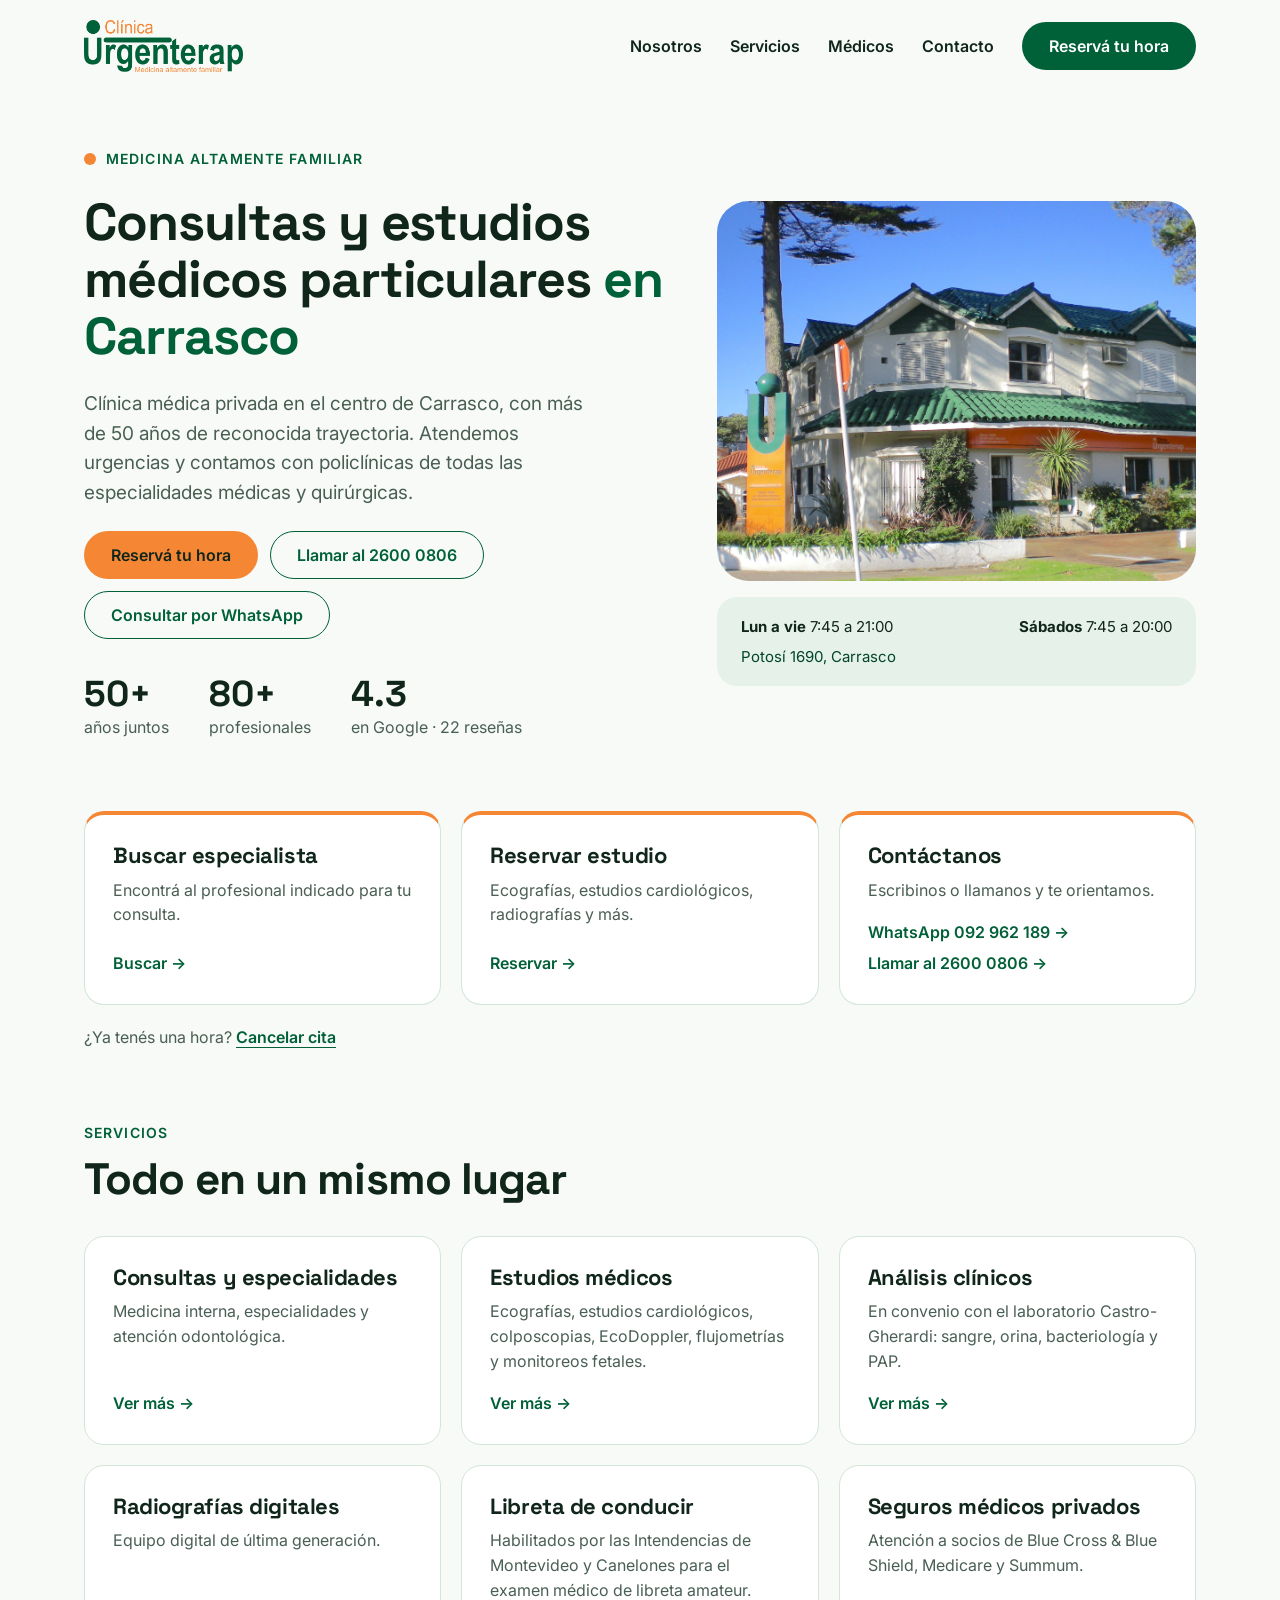
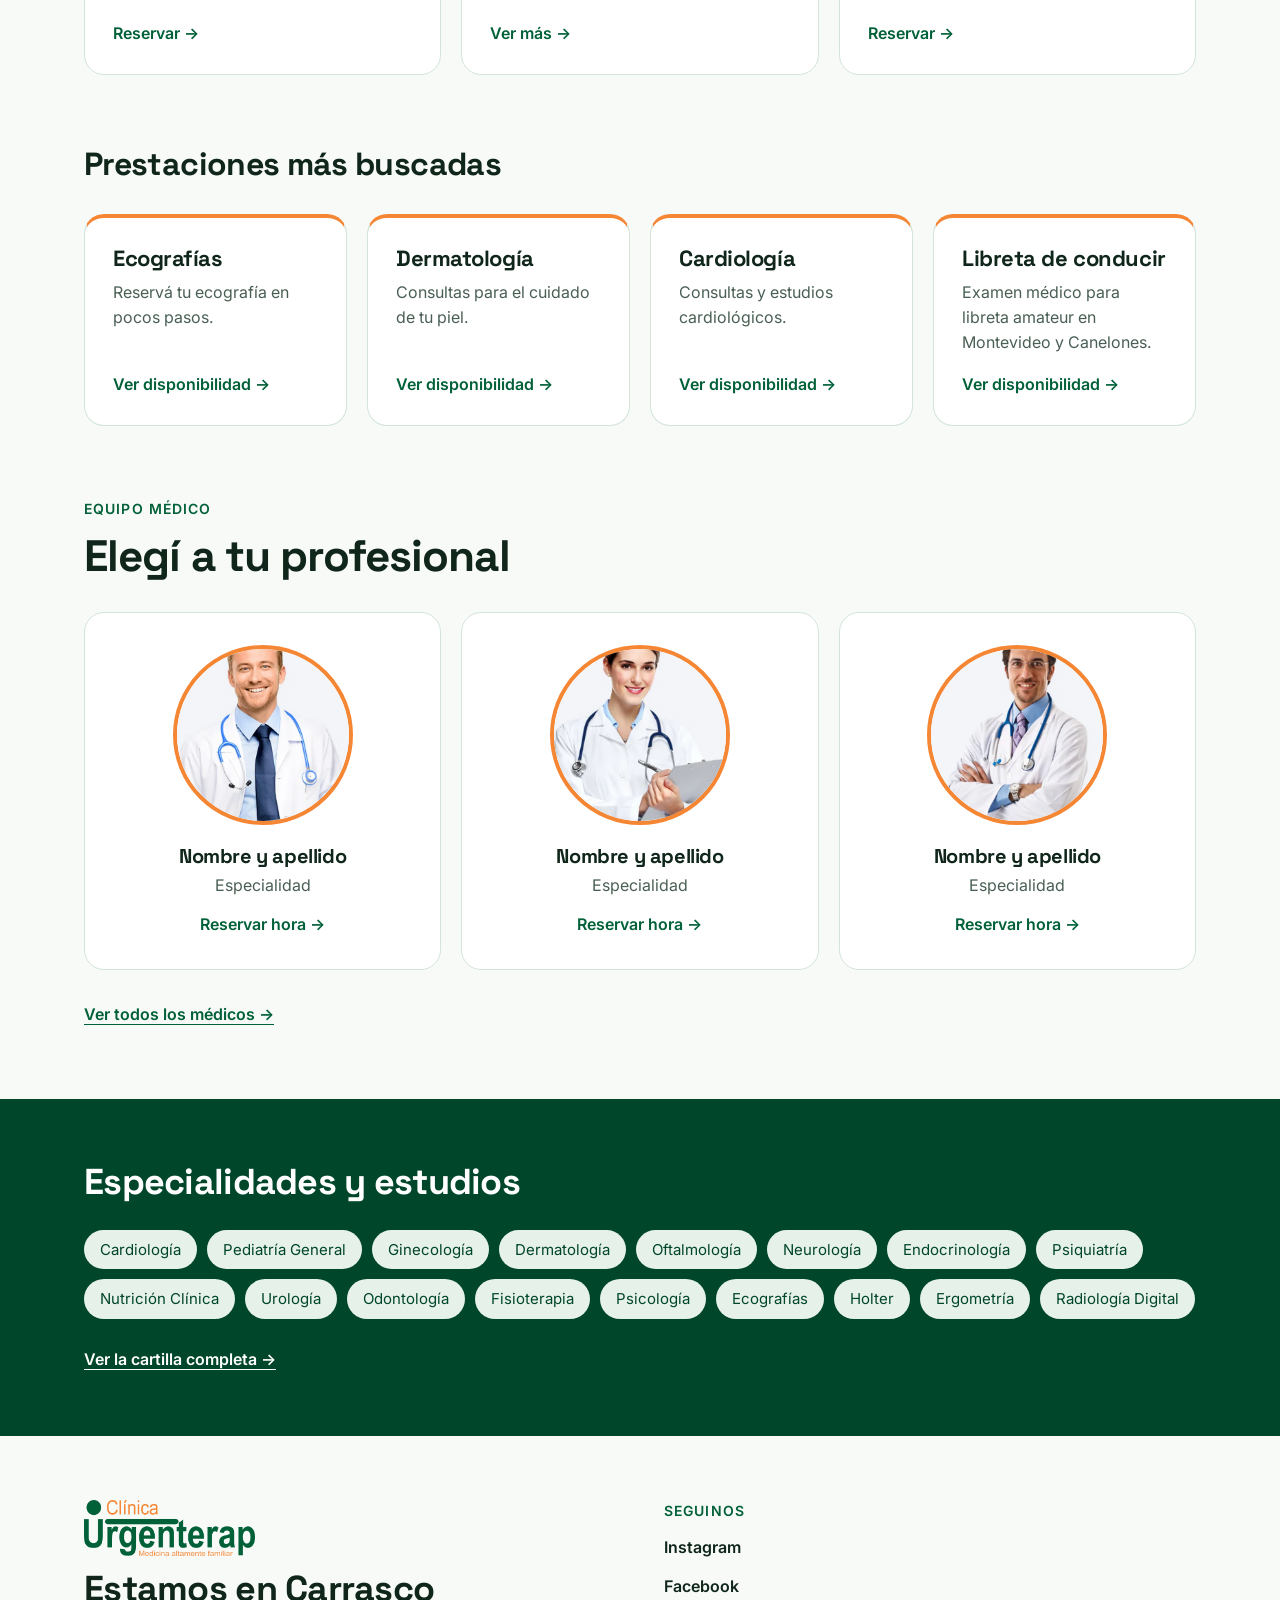
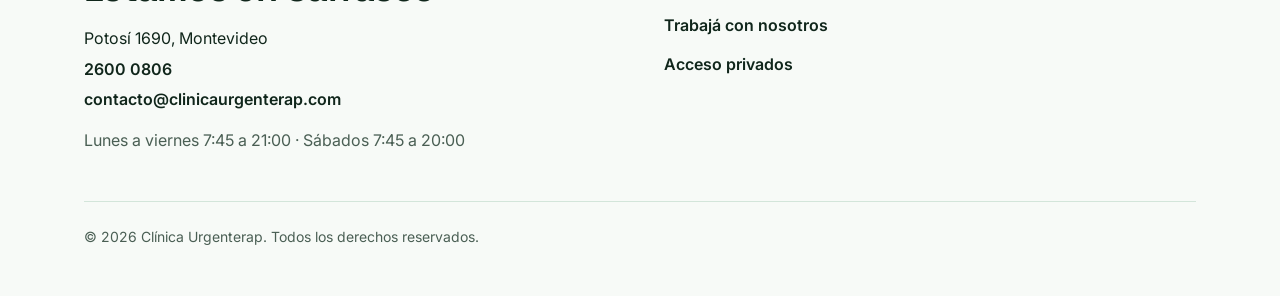
==== index.html @ 95c136ab "initial commit" ====
<!doctype html>
<html lang="es-UY">
  <head>
    <meta charset="utf-8" />
    <meta name="viewport" content="width=device-width, initial-scale=1" />
    <script>
      document.documentElement.classList.add("js");
    </script>

    <!-- SEO básico -->
    <title>Clínica Urgenterap – Consultas y estudios médicos en Carrasco</title>
    <meta
      name="description"
      content="Clínica médica privada en Carrasco, Montevideo. Consultas con especialistas, ecografías, análisis clínicos, radiografías y libreta de conducir. Reservá tu hora online."
    />
    <link rel="canonical" href="https://clinicaurgenterap.com/" />
    <meta name="robots" content="index, follow, max-image-preview:large" />
    <meta name="theme-color" content="#006038" />

    <!-- Open Graph / Twitter -->
    <meta property="og:type" content="website" />
    <meta property="og:locale" content="es_UY" />
    <meta property="og:site_name" content="Clínica Urgenterap" />
    <meta
      property="og:title"
      content="Clínica Urgenterap – Consultas y estudios médicos en Carrasco"
    />
    <meta
      property="og:description"
      content="Medicina altamente familiar. Consultas con especialistas, estudios y urgencias en Potosí 1690, Carrasco, Montevideo."
    />
    <meta property="og:url" content="https://clinicaurgenterap.com/" />
    <meta
      property="og:image"
      content="https://clinicaurgenterap.com/img/og-image.jpg"
    />
    <meta property="og:image:width" content="1200" />
    <meta property="og:image:height" content="630" />
    <meta
      property="og:image:alt"
      content="Fachada de Clínica Urgenterap en Potosí 1690, Carrasco"
    />
    <meta name="twitter:card" content="summary_large_image" />

    <!-- Iconos (provisorios: reemplazar por los oficiales de la clínica) -->
    <link rel="icon" href="/favicon.png" type="image/png" sizes="32x32" />
    <link
      rel="icon"
      href="/img/favicon-192.png"
      type="image/png"
      sizes="192x192"
    />
    <link rel="apple-touch-icon" href="/img/apple-touch-icon.png" />

    <!-- Rendimiento: fuentes e imagen principal (LCP) -->
    <link rel="preconnect" href="https://fonts.googleapis.com" />
    <link rel="preconnect" href="https://fonts.gstatic.com" crossorigin />
    <link
      rel="preload"
      as="image"
      type="image/webp"
      href="img/clinica-1200.webp"
      imagesrcset="img/clinica-640.webp 640w, img/clinica-1200.webp 1200w"
      imagesizes="(max-width: 900px) 100vw, 540px"
      fetchpriority="high"
    />
    <link
      rel="stylesheet"
      href="https://fonts.googleapis.com/css2?family=Inter:wght@400;600&amp;family=Space+Grotesk:wght@600;700&amp;display=swap"
    />
    <link rel="stylesheet" href="styles.css" />
    <script src="main.js" defer></script>

    <!-- Datos estructurados (schema.org) -->
    <script type="application/ld+json">
      {
        "@context": "https://schema.org",
        "@graph": [
          {
            "@type": "WebSite",
            "@id": "https://clinicaurgenterap.com/#website",
            "url": "https://clinicaurgenterap.com/",
            "name": "Clínica Urgenterap",
            "inLanguage": "es-UY",
            "publisher": { "@id": "https://clinicaurgenterap.com/#clinic" }
          },
          {
            "@type": "MedicalClinic",
            "@id": "https://clinicaurgenterap.com/#clinic",
            "name": "Clínica Urgenterap",
            "slogan": "Medicina altamente familiar",
            "description": "Clínica médica privada en Carrasco, Montevideo. Consultas con especialistas, estudios, análisis clínicos, radiografías digitales y libreta de conducir.",
            "url": "https://clinicaurgenterap.com/",
            "logo": "https://clinicaurgenterap.com/img/logo-urgenterap.png",
            "image": "https://clinicaurgenterap.com/img/og-image.jpg",
            "telephone": "+598 2600 0806",
            "email": "contacto@clinicaurgenterap.com",
            "address": {
              "@type": "PostalAddress",
              "streetAddress": "Potosí 1690",
              "addressLocality": "Montevideo",
              "addressRegion": "Montevideo",
              "addressCountry": "UY"
            },
            "openingHoursSpecification": [
              {
                "@type": "OpeningHoursSpecification",
                "dayOfWeek": [
                  "Monday",
                  "Tuesday",
                  "Wednesday",
                  "Thursday",
                  "Friday"
                ],
                "opens": "07:45",
                "closes": "21:00"
              },
              {
                "@type": "OpeningHoursSpecification",
                "dayOfWeek": "Saturday",
                "opens": "07:45",
                "closes": "20:00"
              }
            ],
            "sameAs": [
              "https://www.instagram.com/urgenterap/",
              "https://www.facebook.com/Urgenterap/"
            ]
          }
        ]
      }
    </script>
  </head>
  <body>
    <a class="skip-link" href="#contenido">Saltar al contenido</a>

    <header class="site-header">
      <div class="w header-inner">
        <a class="logo" href="/" aria-label="Clínica Urgenterap, inicio">
          <img
            src="logo.png"
            alt="Clínica Urgenterap"
            width="300"
            height="98"
          />
        </a>
        <button
          class="nav-toggle"
          type="button"
          aria-expanded="false"
          aria-controls="menu"
        >
          Menú
        </button>
        <nav class="site-nav" id="menu" aria-label="Principal">
          <a href="#nosotros">Nosotros</a>
          <a href="#servicios">Servicios</a>
          <a href="https://clinicaurgenterap.com/cartilla-de-medicos/"
            >Médicos</a
          >
          <a href="#contacto">Contacto</a>
          <a
            class="btn btn--primary"
            href="https://horarios.clinicaurgenterap.com/reserve"
            >Reservá tu hora</a
          >
        </nav>
      </div>
    </header>

    <main id="contenido">
      <section class="w hero" id="nosotros">
        <div class="hero__text">
          <p class="motto">
            <span class="dot" aria-hidden="true"></span>Medicina altamente
            familiar
          </p>
          <h1>
            Consultas y estudios médicos particulares
            <span class="accent">en Carrasco</span>
          </h1>
          <p class="lead">
            Clínica médica privada en el centro de Carrasco, con más de 50 años
            de reconocida trayectoria. Atendemos urgencias y contamos con
            policlínicas de todas las especialidades médicas y quirúrgicas.
          </p>
          <div class="actions">
            <a
              class="btn btn--accent"
              href="https://horarios.clinicaurgenterap.com/reserve"
              >Reservá tu hora</a
            >
            <a class="btn btn--outline" href="tel:+59826000806"
              >Llamar al 2600 0806</a
            >
            <a class="btn btn--outline" href="https://wa.me/59892962189"
              >Consultar por WhatsApp</a
            >
          </div>
          <ul class="stats">
            <li><strong>50+</strong> años juntos</li>
            <li><strong>80+</strong> profesionales</li>
            <li><strong>4.3</strong> en Google · 22 reseñas</li>
          </ul>
        </div>
        <div class="hero__media">
          <picture>
            <source
              type="image/webp"
              srcset="foto_clinica.jpg 640w, foto_clinica.jpg 1200w"
              sizes="(max-width: 900px) 100vw, 540px"
            />
            <img
              src="foto_clinica.jpg"
              srcset="foto_clinica.jpg 640w, foto_clinica.jpg 1200w"
              sizes="(max-width: 900px) 100vw, 540px"
              width="1200"
              height="668"
              alt="Fachada de Clínica Urgenterap en Potosí 1690, Carrasco"
              fetchpriority="high"
              decoding="async"
            />
          </picture>
          <ul class="hours">
            <li><strong>Lun a vie</strong> 7:45 a 21:00</li>
            <li><strong>Sábados</strong> 7:45 a 20:00</li>
            <li>Potosí 1690, Carrasco</li>
          </ul>
        </div>
      </section>

      <section class="w section section--tight" aria-labelledby="accesos-t">
        <h2 class="sr-only" id="accesos-t">Cómo podemos ayudarte</h2>
        <div class="grid">
          <article class="card card--top">
            <h3>
              <a
                class="card__link"
                href="https://clinicaurgenterap.com/cartilla-de-medicos/"
                >Buscar especialista</a
              >
            </h3>
            <p>Encontrá al profesional indicado para tu consulta.</p>
            <span class="more" aria-hidden="true">Buscar →</span>
          </article>
          <article class="card card--top">
            <h3>
              <a
                class="card__link"
                href="https://horarios.clinicaurgenterap.com/reserve"
                >Reservar estudio</a
              >
            </h3>
            <p>Ecografías, estudios cardiológicos, radiografías y más.</p>
            <span class="more" aria-hidden="true">Reservar →</span>
          </article>
          <article class="card card--top">
            <h3>Contáctanos</h3>
            <p>Escribinos o llamanos y te orientamos.</p>
            <div class="card__actions">
              <a class="more" href="https://wa.me/59892962189"
                >WhatsApp 092 962 189 →</a
              >
              <a class="more" href="tel:+59826000806">Llamar al 2600 0806 →</a>
            </div>
          </article>
        </div>
        <p class="note">
          ¿Ya tenés una hora?
          <a href="https://horarios.clinicaurgenterap.com/cancelar_consulta"
            >Cancelar cita</a
          >
        </p>
      </section>

      <section class="w section" id="servicios" aria-labelledby="servicios-t">
        <header class="section__head">
          <p class="eyebrow">Servicios</p>
          <h2 id="servicios-t">Todo en un mismo lugar</h2>
        </header>
        <div class="grid">
          <article class="card">
            <h3>
              <a
                class="card__link"
                href="https://clinicaurgenterap.com/consultas-con-especialistas/"
                >Consultas y especialidades</a
              >
            </h3>
            <p>Medicina interna, especialidades y atención odontológica.</p>
            <span class="more" aria-hidden="true">Ver más →</span>
          </article>
          <article class="card">
            <h3>
              <a
                class="card__link"
                href="https://clinicaurgenterap.com/estudios-medicos-principales/"
                >Estudios médicos</a
              >
            </h3>
            <p>
              Ecografías, estudios cardiológicos, colposcopias, EcoDoppler,
              flujometrías y monitoreos fetales.
            </p>
            <span class="more" aria-hidden="true">Ver más →</span>
          </article>
          <article class="card">
            <h3>
              <a
                class="card__link"
                href="https://horarios.clinicaurgenterap.com/castro_gherardi"
                >Análisis clínicos</a
              >
            </h3>
            <p>
              En convenio con el laboratorio Castro-Gherardi: sangre, orina,
              bacteriología y PAP.
            </p>
            <span class="more" aria-hidden="true">Ver más →</span>
          </article>
          <article class="card">
            <h3>
              <a
                class="card__link"
                href="https://horarios.clinicaurgenterap.com/reserve"
                >Radiografías digitales</a
              >
            </h3>
            <p>Equipo digital de última generación.</p>
            <span class="more" aria-hidden="true">Reservar →</span>
          </article>
          <article class="card">
            <h3>
              <a
                class="card__link"
                href="https://clinicaurgenterap.com/libreta-de-conducir-montevideo-y-canelones/"
                >Libreta de conducir</a
              >
            </h3>
            <p>
              Habilitados por las Intendencias de Montevideo y Canelones para el
              examen médico de libreta amateur.
            </p>
            <span class="more" aria-hidden="true">Ver más →</span>
          </article>
          <article class="card">
            <h3>
              <a
                class="card__link"
                href="https://horarios.clinicaurgenterap.com/reserve"
                >Seguros médicos privados</a
              >
            </h3>
            <p>
              Atención a socios de Blue Cross &amp; Blue Shield, Medicare y
              Summum.
            </p>
            <span class="more" aria-hidden="true">Reservar →</span>
          </article>
        </div>
      </section>

      <section class="w section" aria-labelledby="destacadas-t">
        <h2 class="h2--sm" id="destacadas-t">Prestaciones más buscadas</h2>
        <div class="grid grid--sm">
          <!-- Ajustar los enlaces si cada agenda tiene su propia URL de reserva -->
          <article class="card card--top">
            <h3>
              <a
                class="card__link"
                href="https://horarios.clinicaurgenterap.com/reserve"
                >Ecografías</a
              >
            </h3>
            <p>Reservá tu ecografía en pocos pasos.</p>
            <span class="more" aria-hidden="true">Ver disponibilidad →</span>
          </article>
          <article class="card card--top">
            <h3>
              <a
                class="card__link"
                href="https://horarios.clinicaurgenterap.com/reserve"
                >Dermatología</a
              >
            </h3>
            <p>Consultas para el cuidado de tu piel.</p>
            <span class="more" aria-hidden="true">Ver disponibilidad →</span>
          </article>
          <article class="card card--top">
            <h3>
              <a
                class="card__link"
                href="https://horarios.clinicaurgenterap.com/reserve"
                >Cardiología</a
              >
            </h3>
            <p>Consultas y estudios cardiológicos.</p>
            <span class="more" aria-hidden="true">Ver disponibilidad →</span>
          </article>
          <article class="card card--top">
            <h3>
              <a
                class="card__link"
                href="https://clinicaurgenterap.com/libreta-de-conducir-montevideo-y-canelones/"
                >Libreta de conducir</a
              >
            </h3>
            <p>Examen médico para libreta amateur en Montevideo y Canelones.</p>
            <span class="more" aria-hidden="true">Ver disponibilidad →</span>
          </article>
        </div>
      </section>

      <!-- TODO: reemplazar fotos, nombres y especialidades por los datos reales de cada profesional -->
      <section class="w section" aria-labelledby="equipo-t">
        <header class="section__head">
          <p class="eyebrow">Equipo médico</p>
          <h2 id="equipo-t">Elegí a tu profesional</h2>
        </header>
        <div class="grid grid--sm">
          <article class="card card--doc">
            <picture>
              <source type="image/webp" srcset="medico-1.png" />
              <img
                src="medico-1.png"
                width="360"
                height="360"
                alt="Profesional de Clínica Urgenterap"
                loading="lazy"
                decoding="async"
              />
            </picture>
            <h3>Nombre y apellido</h3>
            <p>Especialidad</p>
            <a
              class="more"
              href="https://horarios.clinicaurgenterap.com/reserve"
              >Reservar hora →</a
            >
          </article>
          <article class="card card--doc">
            <picture>
              <source type="image/webp" srcset="medico-2.png" />
              <img
                src="medico-2.png"
                width="360"
                height="360"
                alt="Profesional de Clínica Urgenterap"
                loading="lazy"
                decoding="async"
              />
            </picture>
            <h3>Nombre y apellido</h3>
            <p>Especialidad</p>
            <a
              class="more"
              href="https://horarios.clinicaurgenterap.com/reserve"
              >Reservar hora →</a
            >
          </article>
          <article class="card card--doc">
            <picture>
              <source type="image/webp" srcset="medico-3.png" />
              <img
                src="medico-3.png"
                width="360"
                height="360"
                alt="Profesional de Clínica Urgenterap"
                loading="lazy"
                decoding="async"
              />
            </picture>
            <h3>Nombre y apellido</h3>
            <p>Especialidad</p>
            <a
              class="more"
              href="https://horarios.clinicaurgenterap.com/reserve"
              >Reservar hora →</a
            >
          </article>
        </div>
        <p>
          <a
            class="textlink"
            href="https://clinicaurgenterap.com/cartilla-de-medicos/"
            >Ver todos los médicos →</a
          >
        </p>
      </section>

      <section class="band" aria-labelledby="esp-t">
        <div class="w band__inner">
          <h2 id="esp-t">Especialidades y estudios</h2>
          <ul class="chips">
            <li>Cardiología</li>
            <li>Pediatría General</li>
            <li>Ginecología</li>
            <li>Dermatología</li>
            <li>Oftalmología</li>
            <li>Neurología</li>
            <li>Endocrinología</li>
            <li>Psiquiatría</li>
            <li>Nutrición Clínica</li>
            <li>Urología</li>
            <li>Odontología</li>
            <li>Fisioterapia</li>
            <li>Psicología</li>
            <li>Ecografías</li>
            <li>Holter</li>
            <li>Ergometría</li>
            <li>Radiología Digital</li>
          </ul>
          <a
            class="textlink textlink--light"
            href="https://clinicaurgenterap.com/cartilla-de-medicos/"
            >Ver la cartilla completa →</a
          >
        </div>
      </section>
    </main>

    <footer class="w site-footer" id="contacto">
      <div class="site-footer__col">
        <img
          src="logo.png"
          alt="Clínica Urgenterap"
          width="300"
          height="98"
          loading="lazy"
          decoding="async"
          class="site-footer__logo"
        />
        <h2>Estamos en Carrasco</h2>
        <address>
          Potosí 1690, Montevideo<br />
          <a href="tel:+59826000806">2600 0806</a><br />
          <a href="mailto:contacto@clinicaurgenterap.com"
            >contacto@clinicaurgenterap.com</a
          >
        </address>
        <p class="muted">Lunes a viernes 7:45 a 21:00 · Sábados 7:45 a 20:00</p>
      </div>
      <nav class="site-footer__col" aria-label="Enlaces de interés">
        <p class="eyebrow">Seguinos</p>
        <a href="https://www.instagram.com/urgenterap/" rel="me">Instagram</a>
        <a href="https://www.facebook.com/Urgenterap/" rel="me">Facebook</a>
        <a href="https://clinicaurgenterap.com/trabaja-con-nosotros/"
          >Trabajá con nosotros</a
        >
        <a href="https://horarios.clinicaurgenterap.com/acceso_privados"
          >Acceso privados</a
        >
      </nav>
      <p class="site-footer__legal muted">
        © <span id="year">2026</span> Clínica Urgenterap. Todos los derechos
        reservados.
      </p>
    </footer>
  </body>
</html>
---- styles.css ----
/* Clínica Urgenterap – estilos de la portada */
:root {
  --green: #006038;
  --green-dark: #00462a;
  --orange: #f58634;
  --ink: #10261b;
  --muted: #4a5f54;
  --bg: #f7faf7;
  --mint: #e6f1ea;
  --line: #d3e5da;
  --white: #fff;
  --radius: 20px;
  --font-body: "Inter", system-ui, -apple-system, "Segoe UI", Roboto, sans-serif;
  --font-head: "Space Grotesk", "Inter", system-ui, sans-serif;
}

*, *::before, *::after { box-sizing: border-box; }
html { scroll-behavior: smooth; -webkit-text-size-adjust: 100%; }
body { margin: 0; font-family: var(--font-body); color: var(--ink); background: var(--bg); line-height: 1.55; }
img { max-width: 100%; height: auto; display: block; }
a { color: inherit; text-decoration: none; }
h1, h2, h3 { font-family: var(--font-head); margin: 0; letter-spacing: -0.02em; line-height: 1.1; }
p { margin: 0; }
ul { margin: 0; padding: 0; list-style: none; }
address { font-style: normal; }

:focus-visible { outline: 3px solid var(--orange); outline-offset: 3px; border-radius: 6px; }
.sr-only { position: absolute; width: 1px; height: 1px; margin: -1px; padding: 0; overflow: hidden; clip: rect(0 0 0 0); white-space: nowrap; border: 0; }
.skip-link { position: absolute; left: 16px; top: -60px; z-index: 100; background: var(--green); color: var(--white); padding: 12px 20px; border-radius: 0 0 12px 12px; font-weight: 600; }
.skip-link:focus { top: 0; }

.w { max-width: 1160px; margin: 0 auto; padding: 0 24px; }

/* Botones */
.btn { display: inline-flex; align-items: center; justify-content: center; min-height: 48px; padding: 0 26px; border-radius: 999px; font-weight: 600; font-size: 1rem; border: 1.5px solid transparent; transition: background-color .15s, color .15s; }
.btn--primary { background: var(--green); color: var(--white); }
.btn--primary:hover { background: var(--green-dark); }
.btn--accent { background: var(--orange); color: var(--ink); }
.btn--accent:hover { background: #ff9a4d; }
.btn--outline { border-color: var(--green); color: var(--green); }
.btn--outline:hover { background: var(--mint); }

/* Cabecera */
.site-header { background: var(--bg); }
.header-inner { display: flex; flex-wrap: wrap; align-items: center; justify-content: space-between; gap: 16px; padding-top: 20px; padding-bottom: 20px; }
.logo img { height: 52px; width: auto; }
.site-nav { display: flex; flex-wrap: wrap; align-items: center; gap: 28px; font-weight: 600; }
.site-nav a:not(.btn):hover { color: var(--green); text-decoration: underline; text-underline-offset: 6px; }
.nav-toggle { display: none; min-height: 44px; padding: 0 20px; border: 1.5px solid var(--green); border-radius: 999px; background: transparent; color: var(--green); font: 600 1rem var(--font-body); cursor: pointer; }

/* Portada */
.hero { display: grid; grid-template-columns: 1.1fr .9fr; gap: 48px; align-items: center; padding-top: 56px; padding-bottom: 72px; scroll-margin-top: 16px; }
.hero__text { display: flex; flex-direction: column; gap: 24px; min-width: 0; }
.motto { display: flex; align-items: center; gap: 10px; font-size: .875rem; font-weight: 600; letter-spacing: .08em; text-transform: uppercase; color: var(--green); }
.dot { width: 12px; height: 12px; border-radius: 50%; background: var(--orange); flex: none; }
.hero h1 { font-size: clamp(2.25rem, 5vw, 3.25rem); }
.accent { color: var(--green); }
.lead { font-size: 1.1875rem; color: var(--muted); max-width: 520px; }
.actions { display: flex; flex-wrap: wrap; gap: 12px; }
.stats { display: flex; flex-wrap: wrap; gap: 16px 40px; padding-top: 12px; color: var(--muted); }
.stats strong { display: block; font: 700 2.25rem/1.1 var(--font-head); color: var(--ink); }
.hero__media { display: flex; flex-direction: column; gap: 16px; min-width: 0; }
.hero__media img { width: 100%; height: 380px; object-fit: cover; border-radius: 32px; }
.hours { display: flex; flex-wrap: wrap; justify-content: space-between; gap: 6px 24px; background: var(--mint); border-radius: var(--radius); padding: 18px 24px; font-size: .9375rem; }
.hours li:last-child { color: var(--green-dark); }

/* Secciones */
.section { padding-bottom: 72px; display: flex; flex-direction: column; gap: 32px; }
.section--tight { gap: 0; }
.section__head { display: flex; flex-direction: column; gap: 12px; }
.section h2 { font-size: clamp(1.75rem, 4vw, 2.75rem); }
.section .h2--sm { font-size: clamp(1.5rem, 3vw, 2rem); }
.eyebrow { font-size: .875rem; font-weight: 600; letter-spacing: .08em; text-transform: uppercase; color: var(--green); }
.note { margin-top: 20px; color: var(--muted); }
.note a, .textlink { color: var(--green); font-weight: 600; text-decoration: underline; text-underline-offset: 4px; }
.textlink--light { color: var(--white); }

/* Tarjetas */
.grid { display: grid; grid-template-columns: repeat(auto-fit, minmax(min(100%, 280px), 1fr)); gap: 20px; }
.grid--sm { grid-template-columns: repeat(auto-fit, minmax(min(100%, 240px), 1fr)); }
.card { position: relative; display: flex; flex-direction: column; gap: 10px; background: var(--white); border: 1px solid var(--line); border-radius: var(--radius); padding: 28px; }
.card--top { border-top: 4px solid var(--orange); }
.card h3 { font-size: 1.375rem; }
.card p { color: var(--muted); }
.card__link::after { content: ""; position: absolute; inset: 0; border-radius: var(--radius); }
.card:has(.card__link):hover { border-color: var(--green); }
.more { margin-top: auto; padding-top: 8px; color: var(--green); font-weight: 600; }
.card__actions { display: flex; flex-wrap: wrap; gap: 6px 20px; margin-top: auto; padding-top: 8px; }
.card__actions .more { padding-top: 0; margin-top: 0; }
.card__actions .more:hover { text-decoration: underline; }
.card--doc { align-items: center; text-align: center; gap: 0; padding: 32px 24px; }
.card--doc img { width: 180px; height: 180px; border-radius: 50%; border: 4px solid var(--orange); background: #eef3f0; object-fit: cover; margin-bottom: 20px; }
.card--doc h3 { font-size: 1.25rem; margin-bottom: 6px; }
.card--doc .more { margin-top: 6px; }

/* Banda de especialidades */
.band { background: var(--green-dark); color: var(--white); padding: 64px 0; }
.band__inner { display: flex; flex-direction: column; gap: 28px; }
.band h2 { font-size: clamp(1.625rem, 3.5vw, 2.25rem); }
.chips { display: flex; flex-wrap: wrap; gap: 10px; }
.chips li { background: var(--mint); color: var(--green-dark); border-radius: 999px; padding: 8px 16px; font-size: .9375rem; }

/* Pie */
.site-footer { display: flex; flex-wrap: wrap; gap: 48px; padding-top: 64px; padding-bottom: 48px; }
.site-footer__col { flex: 1 1 320px; display: flex; flex-direction: column; gap: 14px; }
.site-footer__logo { height: 56px; width: auto; align-self: flex-start; }
.site-footer h2 { font-size: clamp(1.75rem, 4vw, 2.25rem); }
.site-footer a { font-weight: 600; }
.site-footer a:hover { color: var(--green); text-decoration: underline; }
.site-footer address { line-height: 1.9; }
.site-footer__legal { flex-basis: 100%; font-size: .875rem; padding-top: 24px; border-top: 1px solid var(--line); }
.muted { color: var(--muted); }

/* Responsive */
@media (max-width: 900px) {
  .hero { grid-template-columns: 1fr; gap: 32px; padding-top: 32px; padding-bottom: 56px; }
  .hero__media img { height: 280px; }
}
@media (max-width: 860px) {
  .js .nav-toggle { display: inline-flex; align-items: center; }
  .js .site-nav { display: none; flex-basis: 100%; flex-direction: column; align-items: stretch; gap: 4px; padding-bottom: 8px; }
  .js .site-nav.is-open { display: flex; }
  .js .site-nav a { padding: 12px 4px; }
  .js .site-nav .btn { margin-top: 8px; }
}
@media (max-width: 520px) {
  .actions .btn { width: 100%; }
  .card { padding: 22px; }
}
@media (prefers-reduced-motion: reduce) {
  html { scroll-behavior: auto; }
  * { transition: none !important; }
}
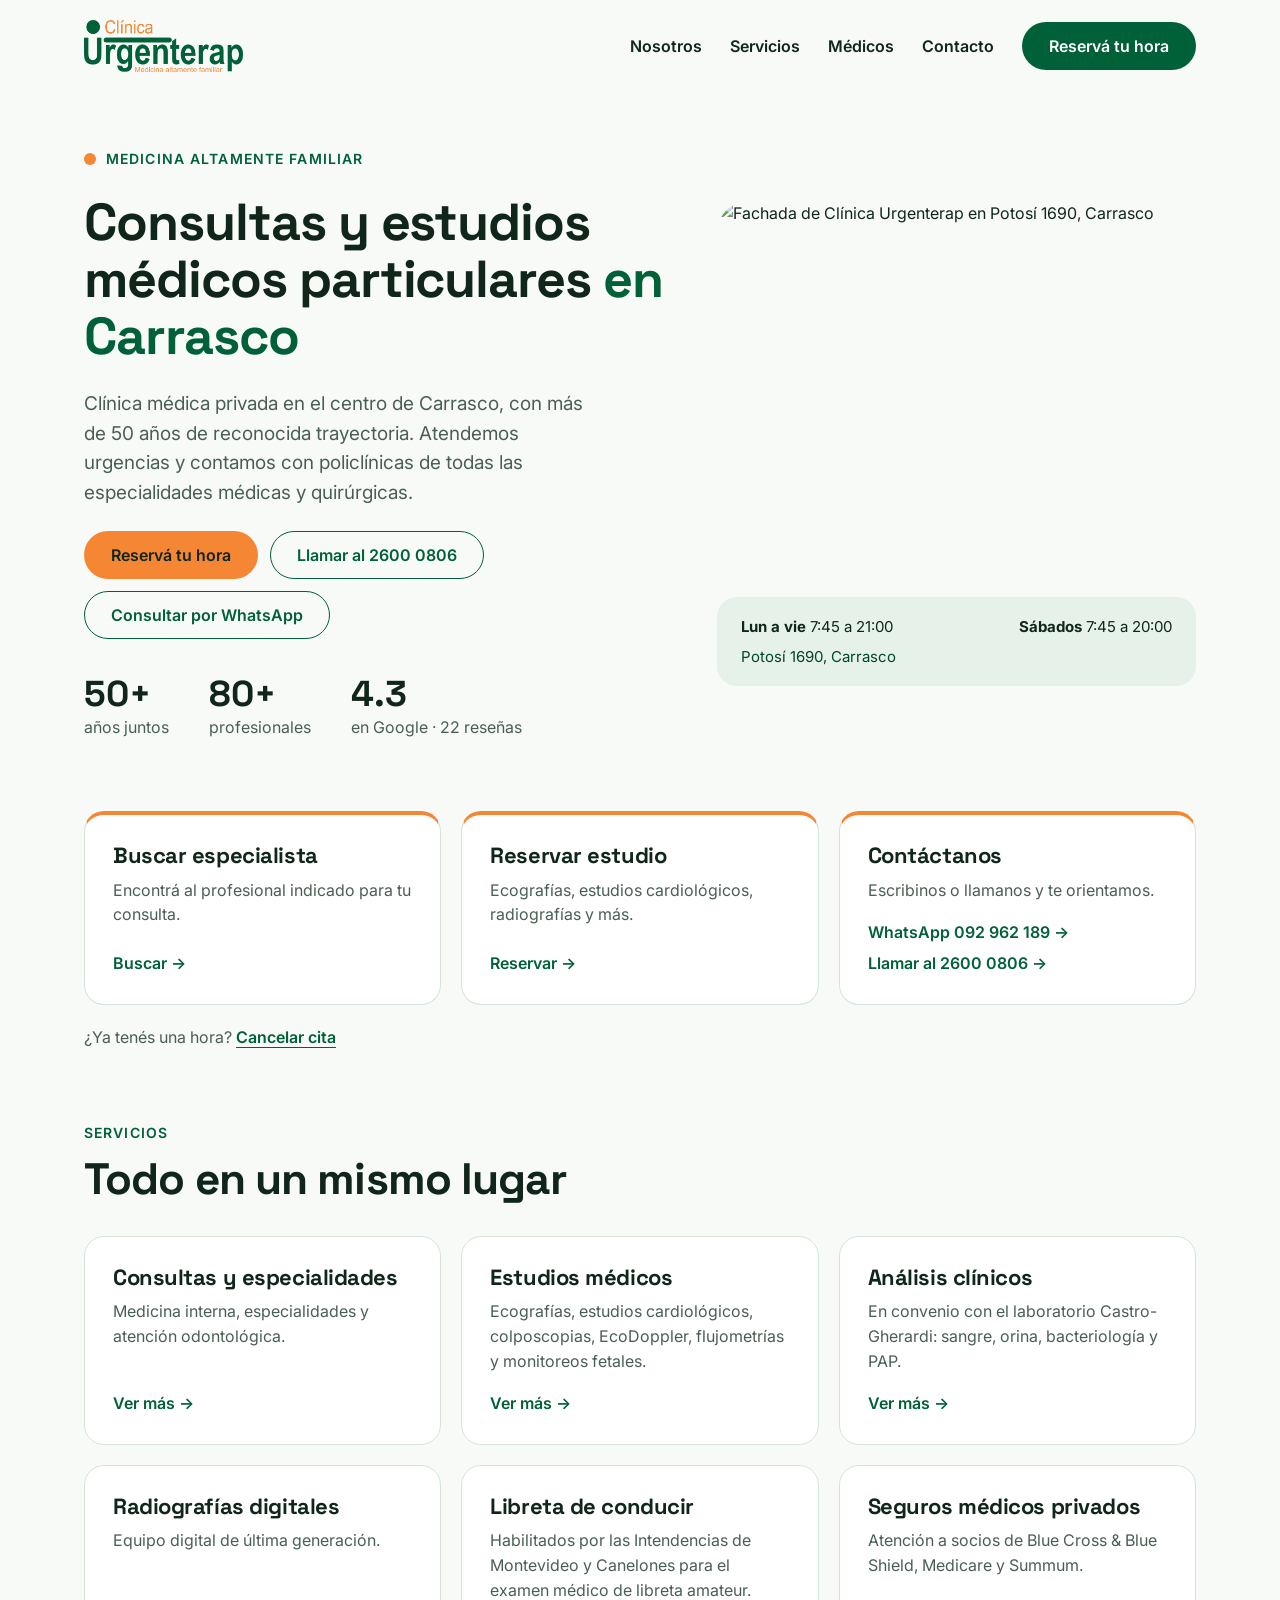
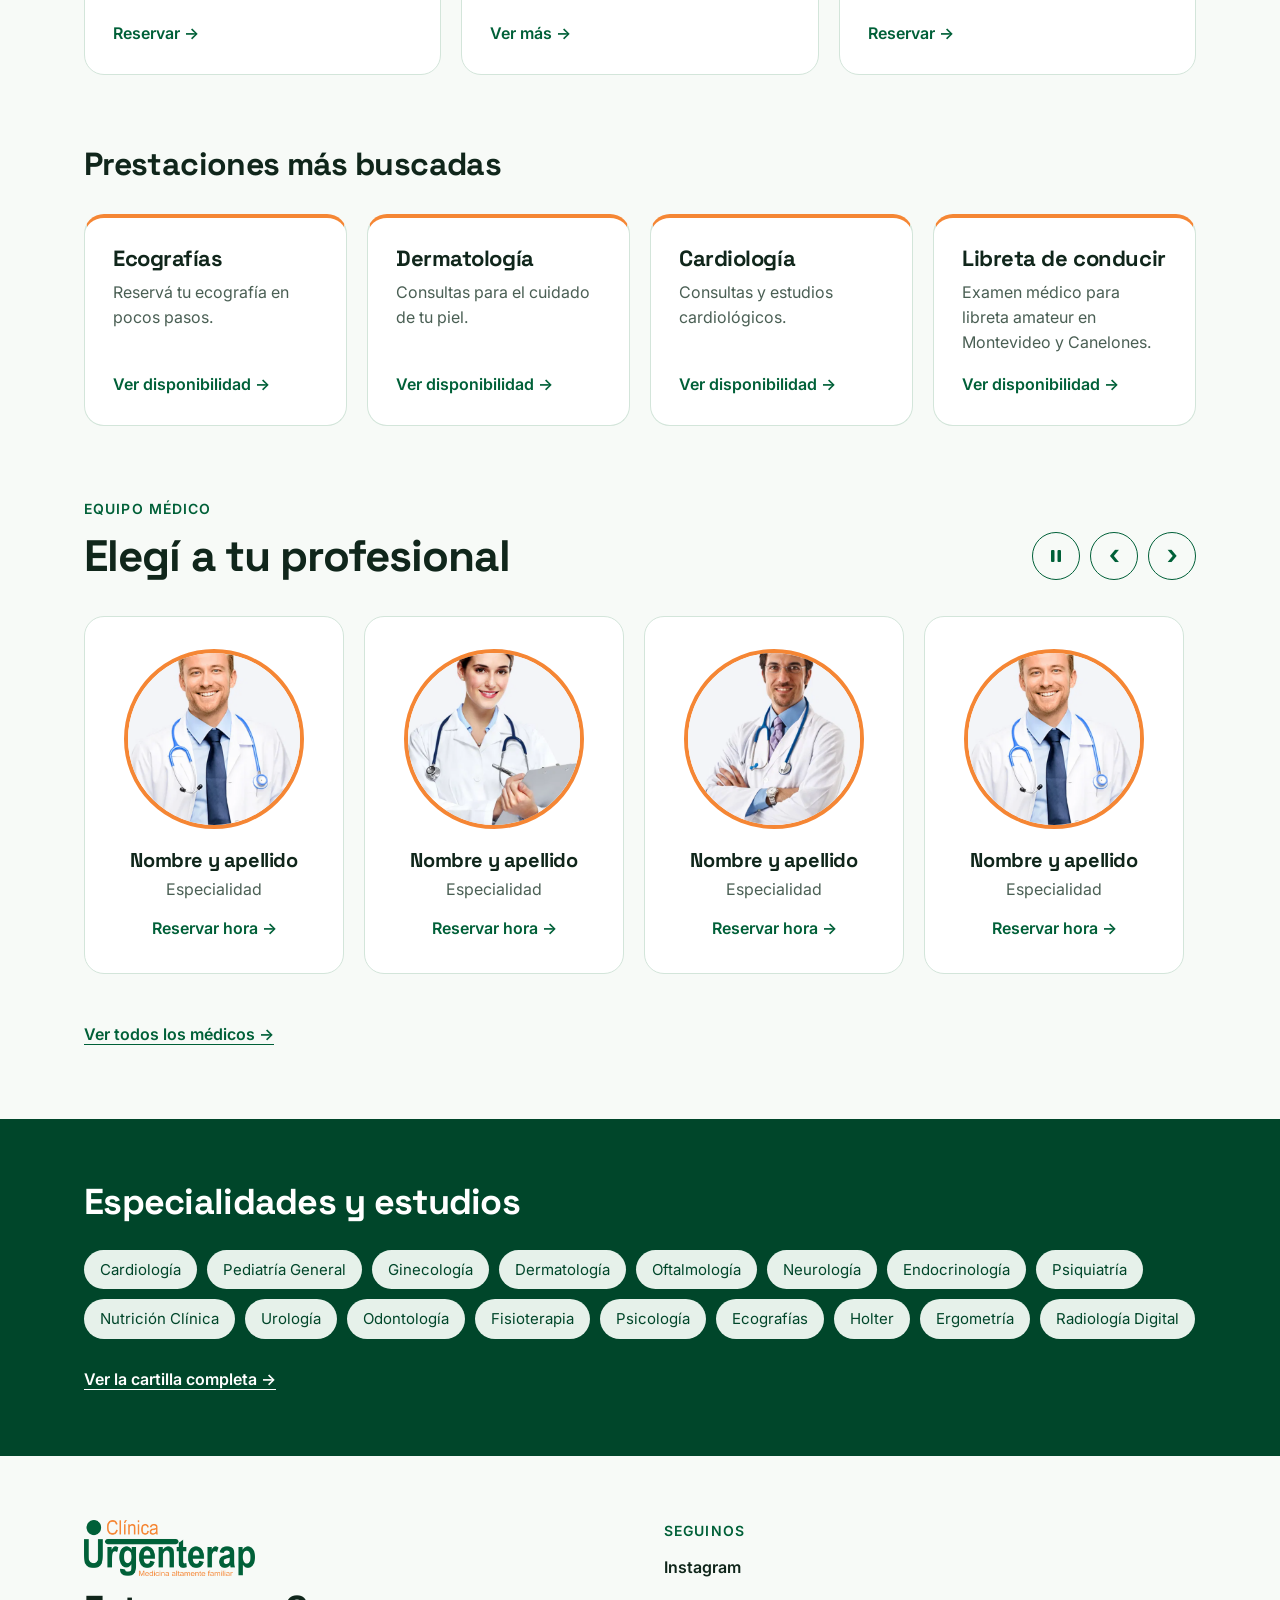
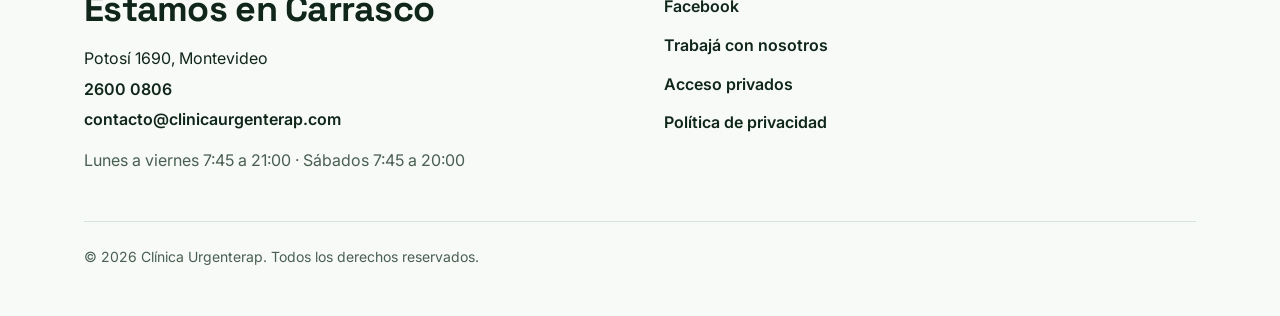
==== commit a071f4ba: "cambios" ====
--- a/index.html
+++ b/index.html
@@ -68,8 +68,8 @@
       rel="stylesheet"
       href="https://fonts.googleapis.com/css2?family=Inter:wght@400;600&amp;family=Space+Grotesk:wght@600;700&amp;display=swap"
     />
-    <link rel="stylesheet" href="styles.css" />
-    <script src="main.js" defer></script>
+    <link rel="stylesheet" href="css/styles.css" />
+    <script src="js/main.js" defer></script>
 
     <!-- Datos estructurados (schema.org) -->
     <script type="application/ld+json">
@@ -138,7 +138,7 @@
       <div class="w header-inner">
         <a class="logo" href="/" aria-label="Clínica Urgenterap, inicio">
           <img
-            src="logo.png"
+            src="img/logo-urgenterap.png"
             alt="Clínica Urgenterap"
             width="300"
             height="98"
@@ -207,12 +207,12 @@
           <picture>
             <source
               type="image/webp"
-              srcset="foto_clinica.jpg 640w, foto_clinica.jpg 1200w"
+              srcset="img/clinica-640.jpg 640w, img/clinica-1200.jpg 1200w"
               sizes="(max-width: 900px) 100vw, 540px"
             />
             <img
-              src="foto_clinica.jpg"
-              srcset="foto_clinica.jpg 640w, foto_clinica.jpg 1200w"
+              src="img/clinica-1200.jpg"
+              srcset="img/clinica-640.jpg 640w, img/clinica-1200.jpg 1200w"
               sizes="(max-width: 900px) 100vw, 540px"
               width="1200"
               height="668"
@@ -411,73 +411,295 @@
         </div>
       </section>
 
-      <!-- TODO: reemplazar fotos, nombres y especialidades por los datos reales de cada profesional -->
+      <!-- TODO: reemplazar fotos, nombres, especialidades y alt por los datos reales de cada profesional (10 tarjetas; las fotos se repiten como provisorias) -->
       <section class="w section" aria-labelledby="equipo-t">
-        <header class="section__head">
-          <p class="eyebrow">Equipo médico</p>
-          <h2 id="equipo-t">Elegí a tu profesional</h2>
-        </header>
-        <div class="grid grid--sm">
-          <article class="card card--doc">
-            <picture>
-              <source type="image/webp" srcset="medico-1.png" />
-              <img
-                src="medico-1.png"
-                width="360"
-                height="360"
-                alt="Profesional de Clínica Urgenterap"
-                loading="lazy"
-                decoding="async"
-              />
-            </picture>
-            <h3>Nombre y apellido</h3>
-            <p>Especialidad</p>
-            <a
-              class="more"
-              href="https://horarios.clinicaurgenterap.com/reserve"
-              >Reservar hora →</a
+        <div class="section__bar">
+          <header class="section__head">
+            <p class="eyebrow">Equipo médico</p>
+            <h2 id="equipo-t">Elegí a tu profesional</h2>
+          </header>
+          <div class="carousel__controls">
+            <button
+              class="carousel__btn carousel__btn--toggle"
+              type="button"
+              data-carousel-toggle
+              data-playing="true"
+              aria-label="Pausar desplazamiento automático"
+              aria-controls="equipo-lista"
             >
-          </article>
-          <article class="card card--doc">
-            <picture>
-              <source type="image/webp" srcset="medico-2.png" />
-              <img
-                src="medico-2.png"
-                width="360"
-                height="360"
-                alt="Profesional de Clínica Urgenterap"
-                loading="lazy"
-                decoding="async"
-              />
-            </picture>
-            <h3>Nombre y apellido</h3>
-            <p>Especialidad</p>
-            <a
-              class="more"
-              href="https://horarios.clinicaurgenterap.com/reserve"
-              >Reservar hora →</a
+              <svg
+                class="i-pause"
+                width="16"
+                height="16"
+                viewBox="0 0 16 16"
+                fill="currentColor"
+                aria-hidden="true"
+                focusable="false"
+              >
+                <rect x="3" y="2" width="3.5" height="12" rx="1" />
+                <rect x="9.5" y="2" width="3.5" height="12" rx="1" />
+              </svg>
+              <svg
+                class="i-play"
+                width="16"
+                height="16"
+                viewBox="0 0 16 16"
+                fill="currentColor"
+                aria-hidden="true"
+                focusable="false"
+              >
+                <path d="M4 2.5v11l9-5.5z" />
+              </svg>
+            </button>
+            <button
+              class="carousel__btn"
+              type="button"
+              data-carousel-prev
+              aria-label="Profesionales anteriores"
+              aria-controls="equipo-lista"
             >
-          </article>
-          <article class="card card--doc">
-            <picture>
-              <source type="image/webp" srcset="medico-3.png" />
-              <img
-                src="medico-3.png"
-                width="360"
-                height="360"
-                alt="Profesional de Clínica Urgenterap"
-                loading="lazy"
-                decoding="async"
-              />
-            </picture>
-            <h3>Nombre y apellido</h3>
-            <p>Especialidad</p>
-            <a
-              class="more"
-              href="https://horarios.clinicaurgenterap.com/reserve"
-              >Reservar hora →</a
+              ‹
+            </button>
+            <button
+              class="carousel__btn"
+              type="button"
+              data-carousel-next
+              aria-label="Más profesionales"
+              aria-controls="equipo-lista"
             >
-          </article>
+              ›
+            </button>
+          </div>
+        </div>
+        <div
+          class="carousel"
+          data-carousel
+          role="region"
+          aria-roledescription="carrusel"
+          aria-label="Equipo médico"
+        >
+          <ul class="carousel__track" id="equipo-lista" tabindex="0">
+            <li class="carousel__item">
+              <article class="card card--doc">
+                <picture>
+                  <source type="image/webp" srcset="img/medico-1.png" />
+                  <img
+                    src="img/medico-1.png"
+                    width="360"
+                    height="360"
+                    alt="Profesional de Clínica Urgenterap"
+                    loading="lazy"
+                    decoding="async"
+                  />
+                </picture>
+                <h3>Nombre y apellido</h3>
+                <p>Especialidad</p>
+                <a
+                  class="more"
+                  href="https://horarios.clinicaurgenterap.com/reserve"
+                  >Reservar hora →</a
+                >
+              </article>
+            </li>
+            <li class="carousel__item">
+              <article class="card card--doc">
+                <picture>
+                  <source type="image/webp" srcset="img/medico-2.png" />
+                  <img
+                    src="img/medico-2.png"
+                    width="360"
+                    height="360"
+                    alt="Profesional de Clínica Urgenterap"
+                    loading="lazy"
+                    decoding="async"
+                  />
+                </picture>
+                <h3>Nombre y apellido</h3>
+                <p>Especialidad</p>
+                <a
+                  class="more"
+                  href="https://horarios.clinicaurgenterap.com/reserve"
+                  >Reservar hora →</a
+                >
+              </article>
+            </li>
+            <li class="carousel__item">
+              <article class="card card--doc">
+                <picture>
+                  <source type="image/webp" srcset="img/medico-3.png" />
+                  <img
+                    src="img/medico-3.png"
+                    width="360"
+                    height="360"
+                    alt="Profesional de Clínica Urgenterap"
+                    loading="lazy"
+                    decoding="async"
+                  />
+                </picture>
+                <h3>Nombre y apellido</h3>
+                <p>Especialidad</p>
+                <a
+                  class="more"
+                  href="https://horarios.clinicaurgenterap.com/reserve"
+                  >Reservar hora →</a
+                >
+              </article>
+            </li>
+            <li class="carousel__item">
+              <article class="card card--doc">
+                <picture>
+                  <source type="image/webp" srcset="img/medico-1.png" />
+                  <img
+                    src="img/medico-1.png"
+                    width="360"
+                    height="360"
+                    alt="Profesional de Clínica Urgenterap"
+                    loading="lazy"
+                    decoding="async"
+                  />
+                </picture>
+                <h3>Nombre y apellido</h3>
+                <p>Especialidad</p>
+                <a
+                  class="more"
+                  href="https://horarios.clinicaurgenterap.com/reserve"
+                  >Reservar hora →</a
+                >
+              </article>
+            </li>
+            <li class="carousel__item">
+              <article class="card card--doc">
+                <picture>
+                  <source type="image/webp" srcset="img/medico-2.png" />
+                  <img
+                    src="img/medico-2.png"
+                    width="360"
+                    height="360"
+                    alt="Profesional de Clínica Urgenterap"
+                    loading="lazy"
+                    decoding="async"
+                  />
+                </picture>
+                <h3>Nombre y apellido</h3>
+                <p>Especialidad</p>
+                <a
+                  class="more"
+                  href="https://horarios.clinicaurgenterap.com/reserve"
+                  >Reservar hora →</a
+                >
+              </article>
+            </li>
+            <li class="carousel__item">
+              <article class="card card--doc">
+                <picture>
+                  <source type="image/webp" srcset="img/medico-3.png" />
+                  <img
+                    src="img/medico-3.png"
+                    width="360"
+                    height="360"
+                    alt="Profesional de Clínica Urgenterap"
+                    loading="lazy"
+                    decoding="async"
+                  />
+                </picture>
+                <h3>Nombre y apellido</h3>
+                <p>Especialidad</p>
+                <a
+                  class="more"
+                  href="https://horarios.clinicaurgenterap.com/reserve"
+                  >Reservar hora →</a
+                >
+              </article>
+            </li>
+            <li class="carousel__item">
+              <article class="card card--doc">
+                <picture>
+                  <source type="image/webp" srcset="img/medico-1.png" />
+                  <img
+                    src="img/medico-1.png"
+                    width="360"
+                    height="360"
+                    alt="Profesional de Clínica Urgenterap"
+                    loading="lazy"
+                    decoding="async"
+                  />
+                </picture>
+                <h3>Nombre y apellido</h3>
+                <p>Especialidad</p>
+                <a
+                  class="more"
+                  href="https://horarios.clinicaurgenterap.com/reserve"
+                  >Reservar hora →</a
+                >
+              </article>
+            </li>
+            <li class="carousel__item">
+              <article class="card card--doc">
+                <picture>
+                  <source type="image/webp" srcset="img/medico-2.png" />
+                  <img
+                    src="img/medico-2.png"
+                    width="360"
+                    height="360"
+                    alt="Profesional de Clínica Urgenterap"
+                    loading="lazy"
+                    decoding="async"
+                  />
+                </picture>
+                <h3>Nombre y apellido</h3>
+                <p>Especialidad</p>
+                <a
+                  class="more"
+                  href="https://horarios.clinicaurgenterap.com/reserve"
+                  >Reservar hora →</a
+                >
+              </article>
+            </li>
+            <li class="carousel__item">
+              <article class="card card--doc">
+                <picture>
+                  <source type="image/webp" srcset="img/medico-3.png" />
+                  <img
+                    src="img/medico-3.png"
+                    width="360"
+                    height="360"
+                    alt="Profesional de Clínica Urgenterap"
+                    loading="lazy"
+                    decoding="async"
+                  />
+                </picture>
+                <h3>Nombre y apellido</h3>
+                <p>Especialidad</p>
+                <a
+                  class="more"
+                  href="https://horarios.clinicaurgenterap.com/reserve"
+                  >Reservar hora →</a
+                >
+              </article>
+            </li>
+            <li class="carousel__item">
+              <article class="card card--doc">
+                <picture>
+                  <source type="image/webp" srcset="img/medico-1.png" />
+                  <img
+                    src="img/medico-1.png"
+                    width="360"
+                    height="360"
+                    alt="Profesional de Clínica Urgenterap"
+                    loading="lazy"
+                    decoding="async"
+                  />
+                </picture>
+                <h3>Nombre y apellido</h3>
+                <p>Especialidad</p>
+                <a
+                  class="more"
+                  href="https://horarios.clinicaurgenterap.com/reserve"
+                  >Reservar hora →</a
+                >
+              </article>
+            </li>
+          </ul>
         </div>
         <p>
           <a
@@ -522,7 +744,7 @@
     <footer class="w site-footer" id="contacto">
       <div class="site-footer__col">
         <img
-          src="logo.png"
+          src="img/logo-urgenterap.png"
           alt="Clínica Urgenterap"
           width="300"
           height="98"
@@ -550,6 +772,7 @@
         <a href="https://horarios.clinicaurgenterap.com/acceso_privados"
           >Acceso privados</a
         >
+        <a href="legal.html">Política de privacidad</a>
       </nav>
       <p class="site-footer__legal muted">
         © <span id="year">2026</span> Clínica Urgenterap. Todos los derechos
--- a/css/styles.css
+++ b/css/styles.css
@@ -0,0 +1,153 @@
+/* Clínica Urgenterap – estilos de la portada */
+:root {
+  --green: #006038;
+  --green-dark: #00462a;
+  --orange: #f58634;
+  --ink: #10261b;
+  --muted: #4a5f54;
+  --bg: #f7faf7;
+  --mint: #e6f1ea;
+  --line: #d3e5da;
+  --white: #fff;
+  --radius: 20px;
+  --font-body: "Inter", system-ui, -apple-system, "Segoe UI", Roboto, sans-serif;
+  --font-head: "Space Grotesk", "Inter", system-ui, sans-serif;
+}
+
+*, *::before, *::after { box-sizing: border-box; }
+html { scroll-behavior: smooth; -webkit-text-size-adjust: 100%; }
+body { margin: 0; font-family: var(--font-body); color: var(--ink); background: var(--bg); line-height: 1.55; }
+img { max-width: 100%; height: auto; display: block; }
+a { color: inherit; text-decoration: none; }
+h1, h2, h3 { font-family: var(--font-head); margin: 0; letter-spacing: -0.02em; line-height: 1.1; }
+p { margin: 0; }
+ul { margin: 0; padding: 0; list-style: none; }
+address { font-style: normal; }
+
+:focus-visible { outline: 3px solid var(--orange); outline-offset: 3px; border-radius: 6px; }
+.sr-only { position: absolute; width: 1px; height: 1px; margin: -1px; padding: 0; overflow: hidden; clip: rect(0 0 0 0); white-space: nowrap; border: 0; }
+.skip-link { position: absolute; left: 16px; top: -60px; z-index: 100; background: var(--green); color: var(--white); padding: 12px 20px; border-radius: 0 0 12px 12px; font-weight: 600; }
+.skip-link:focus { top: 0; }
+
+.w { max-width: 1160px; margin: 0 auto; padding: 0 24px; }
+
+/* Botones */
+.btn { display: inline-flex; align-items: center; justify-content: center; min-height: 48px; padding: 0 26px; border-radius: 999px; font-weight: 600; font-size: 1rem; border: 1.5px solid transparent; transition: background-color .15s, color .15s; }
+.btn--primary { background: var(--green); color: var(--white); }
+.btn--primary:hover { background: var(--green-dark); }
+.btn--accent { background: var(--orange); color: var(--ink); }
+.btn--accent:hover { background: #ff9a4d; }
+.btn--outline { border-color: var(--green); color: var(--green); }
+.btn--outline:hover { background: var(--mint); }
+
+/* Cabecera */
+.site-header { background: var(--bg); }
+.header-inner { display: flex; flex-wrap: wrap; align-items: center; justify-content: space-between; gap: 16px; padding-top: 20px; padding-bottom: 20px; }
+.logo img { height: 52px; width: auto; }
+.site-nav { display: flex; flex-wrap: wrap; align-items: center; gap: 28px; font-weight: 600; }
+.site-nav a:not(.btn):hover { color: var(--green); text-decoration: underline; text-underline-offset: 6px; }
+.nav-toggle { display: none; min-height: 44px; padding: 0 20px; border: 1.5px solid var(--green); border-radius: 999px; background: transparent; color: var(--green); font: 600 1rem var(--font-body); cursor: pointer; }
+
+/* Portada */
+.hero { display: grid; grid-template-columns: 1.1fr .9fr; gap: 48px; align-items: center; padding-top: 56px; padding-bottom: 72px; scroll-margin-top: 16px; }
+.hero__text { display: flex; flex-direction: column; gap: 24px; min-width: 0; }
+.motto { display: flex; align-items: center; gap: 10px; font-size: .875rem; font-weight: 600; letter-spacing: .08em; text-transform: uppercase; color: var(--green); }
+.dot { width: 12px; height: 12px; border-radius: 50%; background: var(--orange); flex: none; }
+.hero h1 { font-size: clamp(2.25rem, 5vw, 3.25rem); }
+.accent { color: var(--green); }
+.lead { font-size: 1.1875rem; color: var(--muted); max-width: 520px; }
+.actions { display: flex; flex-wrap: wrap; gap: 12px; }
+.stats { display: flex; flex-wrap: wrap; gap: 16px 40px; padding-top: 12px; color: var(--muted); }
+.stats strong { display: block; font: 700 2.25rem/1.1 var(--font-head); color: var(--ink); }
+.hero__media { display: flex; flex-direction: column; gap: 16px; min-width: 0; }
+.hero__media img { width: 100%; height: 380px; object-fit: cover; border-radius: 32px; }
+.hours { display: flex; flex-wrap: wrap; justify-content: space-between; gap: 6px 24px; background: var(--mint); border-radius: var(--radius); padding: 18px 24px; font-size: .9375rem; }
+.hours li:last-child { color: var(--green-dark); }
+
+/* Secciones */
+.section { padding-bottom: 72px; display: flex; flex-direction: column; gap: 32px; }
+.section--tight { gap: 0; }
+.section__head { display: flex; flex-direction: column; gap: 12px; }
+.section h2 { font-size: clamp(1.75rem, 4vw, 2.75rem); }
+.section .h2--sm { font-size: clamp(1.5rem, 3vw, 2rem); }
+.eyebrow { font-size: .875rem; font-weight: 600; letter-spacing: .08em; text-transform: uppercase; color: var(--green); }
+.note { margin-top: 20px; color: var(--muted); }
+.note a, .textlink { color: var(--green); font-weight: 600; text-decoration: underline; text-underline-offset: 4px; }
+.textlink--light { color: var(--white); }
+
+/* Tarjetas */
+.grid { display: grid; grid-template-columns: repeat(auto-fit, minmax(min(100%, 280px), 1fr)); gap: 20px; }
+.grid--sm { grid-template-columns: repeat(auto-fit, minmax(min(100%, 240px), 1fr)); }
+.card { position: relative; display: flex; flex-direction: column; gap: 10px; background: var(--white); border: 1px solid var(--line); border-radius: var(--radius); padding: 28px; }
+.card--top { border-top: 4px solid var(--orange); }
+.card h3 { font-size: 1.375rem; }
+.card p { color: var(--muted); }
+.card__link::after { content: ""; position: absolute; inset: 0; border-radius: var(--radius); }
+.card:has(.card__link):hover { border-color: var(--green); }
+.more { margin-top: auto; padding-top: 8px; color: var(--green); font-weight: 600; }
+.card__actions { display: flex; flex-wrap: wrap; gap: 6px 20px; margin-top: auto; padding-top: 8px; }
+.card__actions .more { padding-top: 0; margin-top: 0; }
+.card__actions .more:hover { text-decoration: underline; }
+.card--doc { align-items: center; text-align: center; gap: 0; padding: 32px 24px; }
+.card--doc img { width: 180px; height: 180px; border-radius: 50%; border: 4px solid var(--orange); background: #eef3f0; object-fit: cover; margin-bottom: 20px; }
+.card--doc h3 { font-size: 1.25rem; margin-bottom: 6px; }
+.card--doc .more { margin-top: 6px; }
+
+/* Carrusel de profesionales */
+.section__bar { display: flex; flex-wrap: wrap; align-items: flex-end; justify-content: space-between; gap: 16px; }
+.carousel__controls { display: flex; gap: 10px; }
+.carousel__btn { width: 48px; height: 48px; border-radius: 50%; border: 1.5px solid var(--green); background: transparent; color: var(--green); font: 600 1.75rem/1 var(--font-body); cursor: pointer; display: inline-flex; align-items: center; justify-content: center; padding: 0 0 4px; }
+.carousel__btn:hover:not(:disabled) { background: var(--mint); }
+.carousel__btn:disabled { opacity: .35; cursor: default; }
+.carousel__track { display: flex; gap: 20px; overflow-x: auto; scroll-snap-type: x mandatory; scroll-behavior: smooth; overscroll-behavior-x: contain; padding: 4px 2px 16px; scrollbar-width: thin; scrollbar-color: var(--green) var(--mint); }
+.carousel__item { flex: 0 0 260px; scroll-snap-align: start; display: flex; }
+.carousel__item .card { width: 100%; }
+.carousel__btn--toggle { display: none; padding: 0; }
+.js .carousel__btn--toggle { display: inline-flex; }
+.carousel__btn--toggle .i-play { display: none; }
+.carousel__btn--toggle[data-playing="false"] .i-play { display: block; }
+.carousel__btn--toggle[data-playing="false"] .i-pause { display: none; }
+@media (max-width: 520px) {
+  .carousel__item { flex-basis: min(260px, 78vw); }
+  .carousel__btn[data-carousel-prev], .carousel__btn[data-carousel-next] { display: none; }
+}
+@media (prefers-reduced-motion: reduce) { .carousel__track { scroll-behavior: auto; } }
+
+/* Banda de especialidades */
+.band { background: var(--green-dark); color: var(--white); padding: 64px 0; }
+.band__inner { display: flex; flex-direction: column; gap: 28px; }
+.band h2 { font-size: clamp(1.625rem, 3.5vw, 2.25rem); }
+.chips { display: flex; flex-wrap: wrap; gap: 10px; }
+.chips li { background: var(--mint); color: var(--green-dark); border-radius: 999px; padding: 8px 16px; font-size: .9375rem; }
+
+/* Pie */
+.site-footer { display: flex; flex-wrap: wrap; gap: 48px; padding-top: 64px; padding-bottom: 48px; }
+.site-footer__col { flex: 1 1 320px; display: flex; flex-direction: column; gap: 14px; }
+.site-footer__logo { height: 56px; width: auto; align-self: flex-start; }
+.site-footer h2 { font-size: clamp(1.75rem, 4vw, 2.25rem); }
+.site-footer a { font-weight: 600; }
+.site-footer a:hover { color: var(--green); text-decoration: underline; }
+.site-footer address { line-height: 1.9; }
+.site-footer__legal { flex-basis: 100%; font-size: .875rem; padding-top: 24px; border-top: 1px solid var(--line); }
+.muted { color: var(--muted); }
+
+/* Responsive */
+@media (max-width: 900px) {
+  .hero { grid-template-columns: 1fr; gap: 32px; padding-top: 32px; padding-bottom: 56px; }
+  .hero__media img { height: 280px; }
+}
+@media (max-width: 860px) {
+  .js .nav-toggle { display: inline-flex; align-items: center; }
+  .js .site-nav { display: none; flex-basis: 100%; flex-direction: column; align-items: stretch; gap: 4px; padding-bottom: 8px; }
+  .js .site-nav.is-open { display: flex; }
+  .js .site-nav a { padding: 12px 4px; }
+  .js .site-nav .btn { margin-top: 8px; }
+}
+@media (max-width: 520px) {
+  .actions .btn { width: 100%; }
+  .card { padding: 22px; }
+}
+@media (prefers-reduced-motion: reduce) {
+  html { scroll-behavior: auto; }
+  * { transition: none !important; }
+}
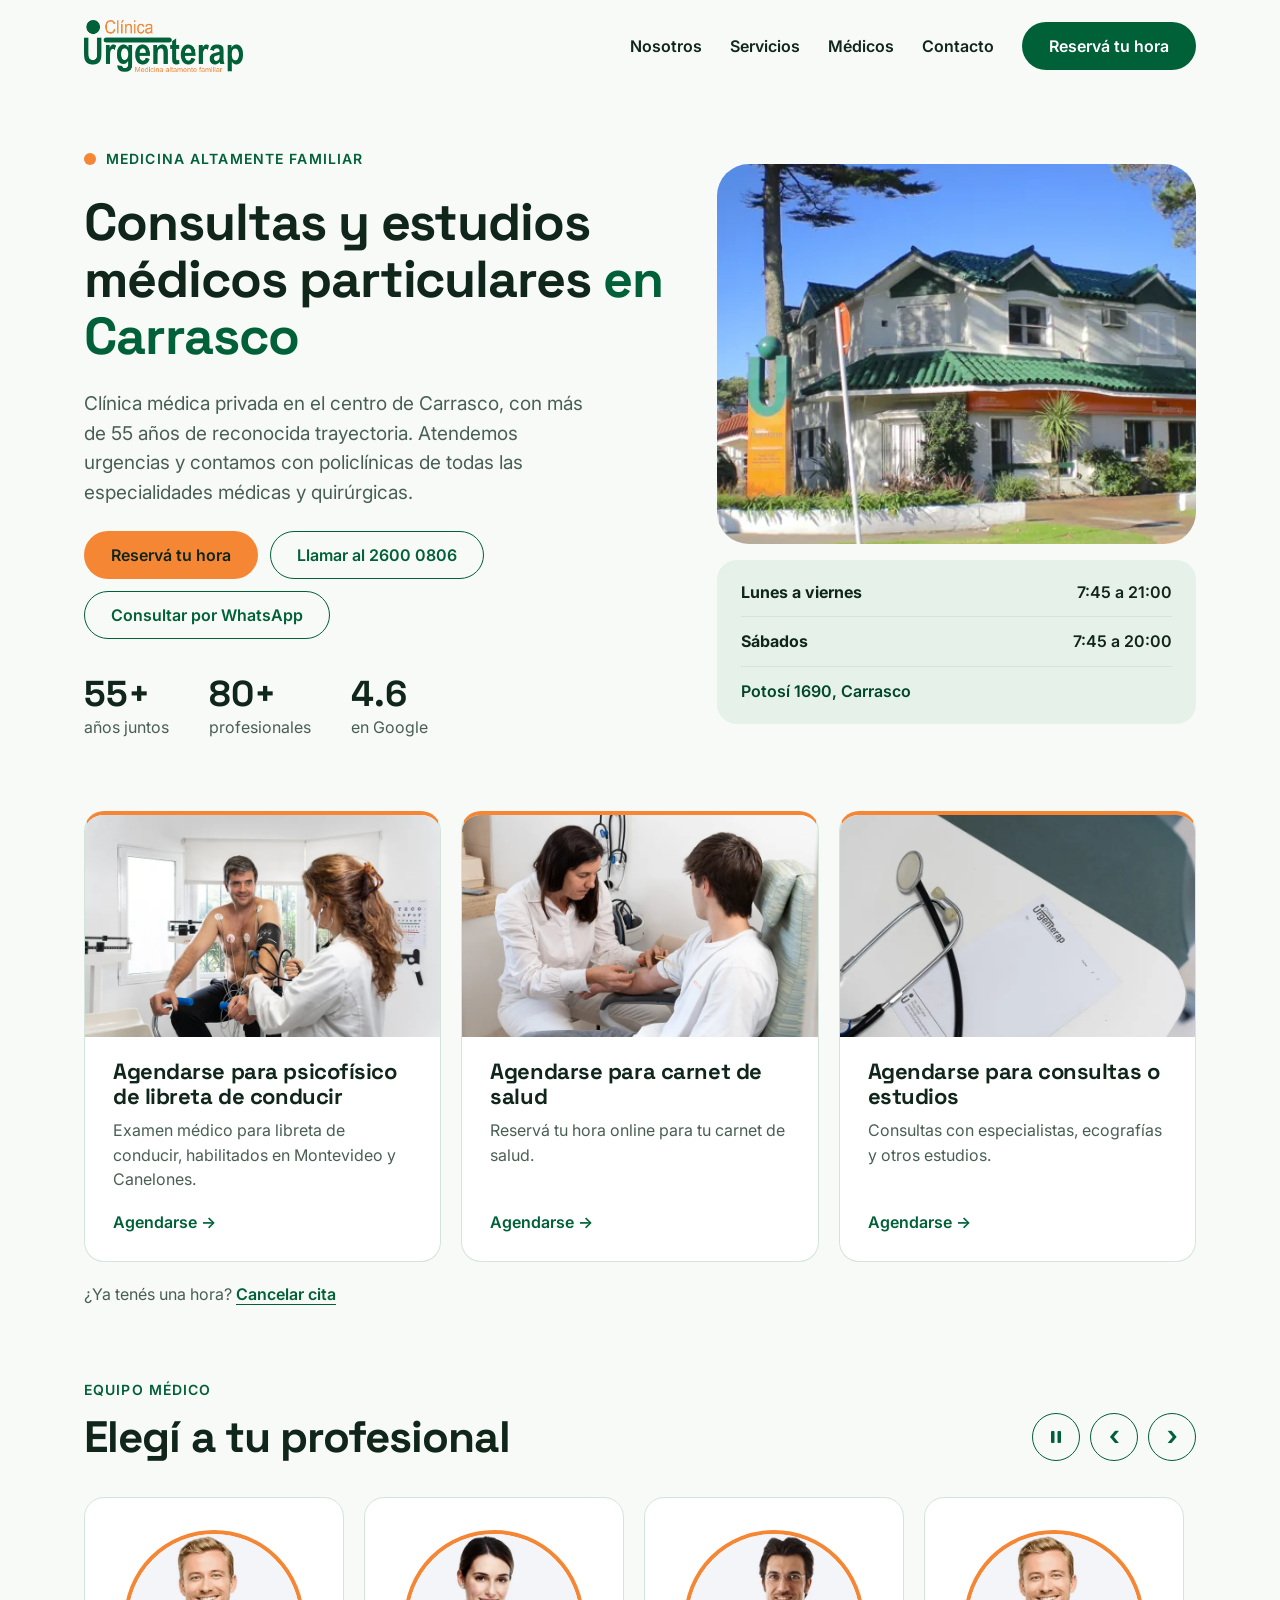
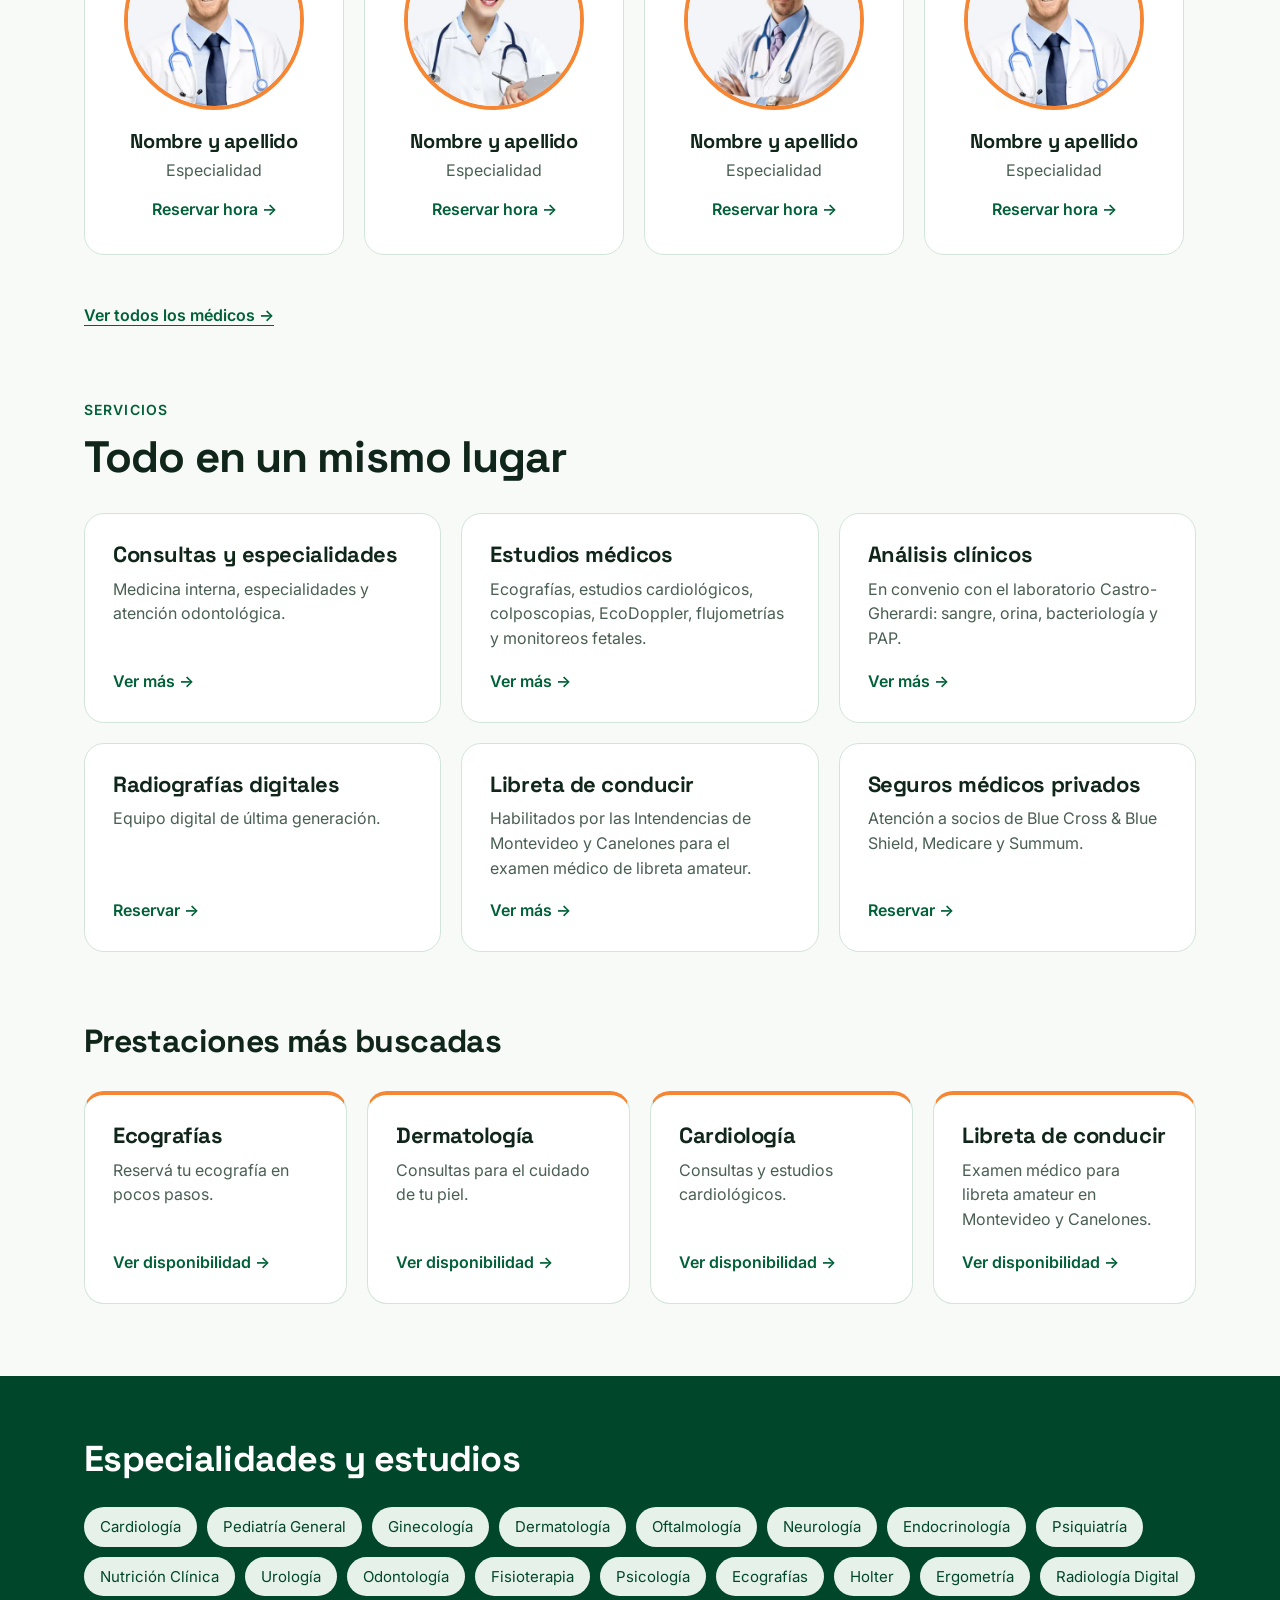
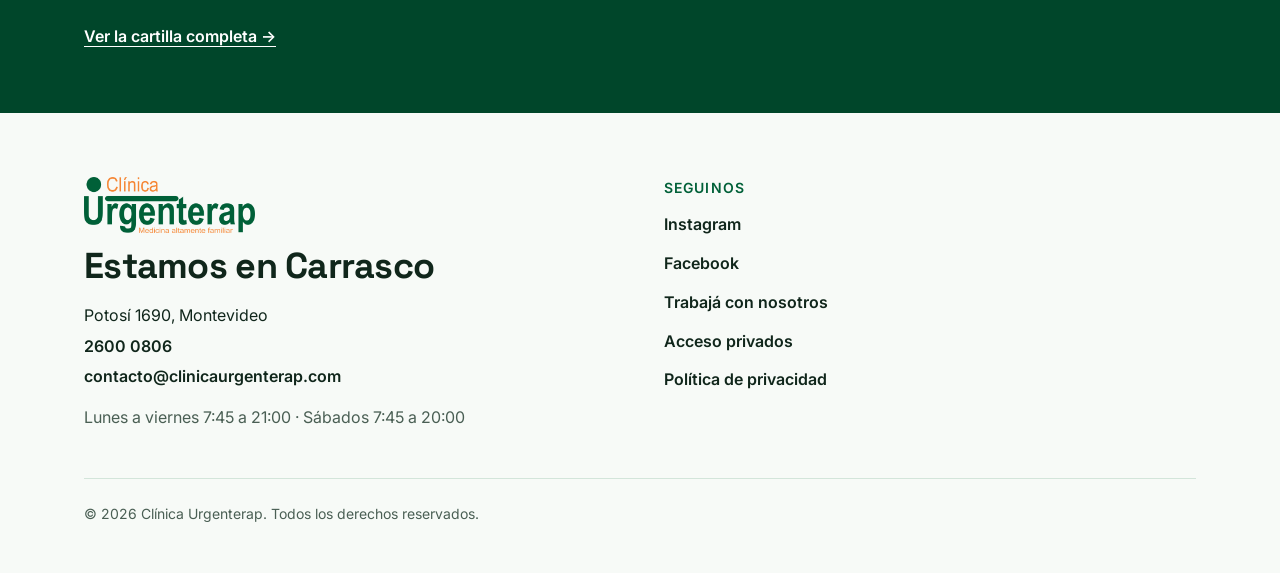
==== commit cae53c95: "Nueva web de Clínica Urgenterap Reemplaza el sitio anterior por el rediseño: portada, política de pr" ====
--- a/index.html
+++ b/index.html
@@ -1,783 +1,404 @@
-<!doctype html>
+<!DOCTYPE html>
 <html lang="es-UY">
-  <head>
-    <meta charset="utf-8" />
-    <meta name="viewport" content="width=device-width, initial-scale=1" />
-    <script>
-      document.documentElement.classList.add("js");
-    </script>
-
-    <!-- SEO básico -->
-    <title>Clínica Urgenterap – Consultas y estudios médicos en Carrasco</title>
-    <meta
-      name="description"
-      content="Clínica médica privada en Carrasco, Montevideo. Consultas con especialistas, ecografías, análisis clínicos, radiografías y libreta de conducir. Reservá tu hora online."
-    />
-    <link rel="canonical" href="https://clinicaurgenterap.com/" />
-    <meta name="robots" content="index, follow, max-image-preview:large" />
-    <meta name="theme-color" content="#006038" />
-
-    <!-- Open Graph / Twitter -->
-    <meta property="og:type" content="website" />
-    <meta property="og:locale" content="es_UY" />
-    <meta property="og:site_name" content="Clínica Urgenterap" />
-    <meta
-      property="og:title"
-      content="Clínica Urgenterap – Consultas y estudios médicos en Carrasco"
-    />
-    <meta
-      property="og:description"
-      content="Medicina altamente familiar. Consultas con especialistas, estudios y urgencias en Potosí 1690, Carrasco, Montevideo."
-    />
-    <meta property="og:url" content="https://clinicaurgenterap.com/" />
-    <meta
-      property="og:image"
-      content="https://clinicaurgenterap.com/img/og-image.jpg"
-    />
-    <meta property="og:image:width" content="1200" />
-    <meta property="og:image:height" content="630" />
-    <meta
-      property="og:image:alt"
-      content="Fachada de Clínica Urgenterap en Potosí 1690, Carrasco"
-    />
-    <meta name="twitter:card" content="summary_large_image" />
-
-    <!-- Iconos (provisorios: reemplazar por los oficiales de la clínica) -->
-    <link rel="icon" href="/favicon.png" type="image/png" sizes="32x32" />
-    <link
-      rel="icon"
-      href="/img/favicon-192.png"
-      type="image/png"
-      sizes="192x192"
-    />
-    <link rel="apple-touch-icon" href="/img/apple-touch-icon.png" />
-
-    <!-- Rendimiento: fuentes e imagen principal (LCP) -->
-    <link rel="preconnect" href="https://fonts.googleapis.com" />
-    <link rel="preconnect" href="https://fonts.gstatic.com" crossorigin />
-    <link
-      rel="preload"
-      as="image"
-      type="image/webp"
-      href="img/clinica-1200.webp"
-      imagesrcset="img/clinica-640.webp 640w, img/clinica-1200.webp 1200w"
-      imagesizes="(max-width: 900px) 100vw, 540px"
-      fetchpriority="high"
-    />
-    <link
-      rel="stylesheet"
-      href="https://fonts.googleapis.com/css2?family=Inter:wght@400;600&amp;family=Space+Grotesk:wght@600;700&amp;display=swap"
-    />
-    <link rel="stylesheet" href="css/styles.css" />
-    <script src="js/main.js" defer></script>
-
-    <!-- Datos estructurados (schema.org) -->
-    <script type="application/ld+json">
+<head>
+  <meta charset="utf-8">
+  <meta name="viewport" content="width=device-width, initial-scale=1">
+  <script>document.documentElement.classList.add('js');</script>
+
+  <!-- SEO básico -->
+  <title>Clínica Urgenterap – Consultas y estudios médicos en Carrasco</title>
+  <meta name="description" content="Clínica médica privada en Carrasco, Montevideo. Consultas con especialistas, ecografías, análisis clínicos, radiografías y libreta de conducir. Reservá tu hora online.">
+  <link rel="canonical" href="https://clinicaurgenterap.com/">
+  <meta name="robots" content="index, follow, max-image-preview:large">
+  <meta name="theme-color" content="#006038">
+
+  <!-- Open Graph / Twitter -->
+  <meta property="og:type" content="website">
+  <meta property="og:locale" content="es_UY">
+  <meta property="og:site_name" content="Clínica Urgenterap">
+  <meta property="og:title" content="Clínica Urgenterap – Consultas y estudios médicos en Carrasco">
+  <meta property="og:description" content="Medicina altamente familiar. Consultas con especialistas, estudios y urgencias en Potosí 1690, Carrasco, Montevideo.">
+  <meta property="og:url" content="https://clinicaurgenterap.com/">
+  <meta property="og:image" content="https://clinicaurgenterap.com/img/og-image.jpg">
+  <meta property="og:image:width" content="1200">
+  <meta property="og:image:height" content="630">
+  <meta property="og:image:alt" content="Fachada de Clínica Urgenterap en Potosí 1690, Carrasco">
+  <meta name="twitter:card" content="summary_large_image">
+
+  <!-- Icono -->
+  <link rel="icon" href="img/favicon.ico" sizes="16x16" type="image/x-icon">
+
+  <!-- Rendimiento: fuentes e imagen principal (LCP) -->
+  <link rel="preconnect" href="https://fonts.googleapis.com">
+  <link rel="preconnect" href="https://fonts.gstatic.com" crossorigin>
+  <link rel="preload" as="image" type="image/webp" href="img/clinica-1200.webp" imagesrcset="img/clinica-640.webp 640w, img/clinica-1200.webp 1200w" imagesizes="(max-width: 900px) 100vw, 540px" fetchpriority="high">
+  <link rel="stylesheet" href="https://fonts.googleapis.com/css2?family=Inter:wght@400;600&amp;family=Space+Grotesk:wght@600;700&amp;display=swap">
+  <link rel="stylesheet" href="css/styles.css">
+  <script src="js/main.js" defer></script>
+
+  <!-- Datos estructurados (schema.org) -->
+  <script type="application/ld+json">
+  {
+    "@context": "https://schema.org",
+    "@graph": [
       {
-        "@context": "https://schema.org",
-        "@graph": [
-          {
-            "@type": "WebSite",
-            "@id": "https://clinicaurgenterap.com/#website",
-            "url": "https://clinicaurgenterap.com/",
-            "name": "Clínica Urgenterap",
-            "inLanguage": "es-UY",
-            "publisher": { "@id": "https://clinicaurgenterap.com/#clinic" }
-          },
-          {
-            "@type": "MedicalClinic",
-            "@id": "https://clinicaurgenterap.com/#clinic",
-            "name": "Clínica Urgenterap",
-            "slogan": "Medicina altamente familiar",
-            "description": "Clínica médica privada en Carrasco, Montevideo. Consultas con especialistas, estudios, análisis clínicos, radiografías digitales y libreta de conducir.",
-            "url": "https://clinicaurgenterap.com/",
-            "logo": "https://clinicaurgenterap.com/img/logo-urgenterap.png",
-            "image": "https://clinicaurgenterap.com/img/og-image.jpg",
-            "telephone": "+598 2600 0806",
-            "email": "contacto@clinicaurgenterap.com",
-            "address": {
-              "@type": "PostalAddress",
-              "streetAddress": "Potosí 1690",
-              "addressLocality": "Montevideo",
-              "addressRegion": "Montevideo",
-              "addressCountry": "UY"
-            },
-            "openingHoursSpecification": [
-              {
-                "@type": "OpeningHoursSpecification",
-                "dayOfWeek": [
-                  "Monday",
-                  "Tuesday",
-                  "Wednesday",
-                  "Thursday",
-                  "Friday"
-                ],
-                "opens": "07:45",
-                "closes": "21:00"
-              },
-              {
-                "@type": "OpeningHoursSpecification",
-                "dayOfWeek": "Saturday",
-                "opens": "07:45",
-                "closes": "20:00"
-              }
-            ],
-            "sameAs": [
-              "https://www.instagram.com/urgenterap/",
-              "https://www.facebook.com/Urgenterap/"
-            ]
-          }
+        "@type": "WebSite",
+        "@id": "https://clinicaurgenterap.com/#website",
+        "url": "https://clinicaurgenterap.com/",
+        "name": "Clínica Urgenterap",
+        "inLanguage": "es-UY",
+        "publisher": { "@id": "https://clinicaurgenterap.com/#clinic" }
+      },
+      {
+        "@type": "MedicalClinic",
+        "@id": "https://clinicaurgenterap.com/#clinic",
+        "name": "Clínica Urgenterap",
+        "slogan": "Medicina altamente familiar",
+        "description": "Clínica médica privada en Carrasco, Montevideo. Consultas con especialistas, estudios, análisis clínicos, radiografías digitales y libreta de conducir.",
+        "url": "https://clinicaurgenterap.com/",
+        "logo": "https://clinicaurgenterap.com/img/logo-urgenterap.png",
+        "image": "https://clinicaurgenterap.com/img/og-image.jpg",
+        "telephone": "+598 2600 0806",
+        "email": "contacto@clinicaurgenterap.com",
+        "address": {
+          "@type": "PostalAddress",
+          "streetAddress": "Potosí 1690",
+          "addressLocality": "Montevideo",
+          "addressRegion": "Montevideo",
+          "addressCountry": "UY"
+        },
+        "openingHoursSpecification": [
+          { "@type": "OpeningHoursSpecification", "dayOfWeek": ["Monday","Tuesday","Wednesday","Thursday","Friday"], "opens": "07:45", "closes": "21:00" },
+          { "@type": "OpeningHoursSpecification", "dayOfWeek": "Saturday", "opens": "07:45", "closes": "20:00" }
+        ],
+        "sameAs": [
+          "https://www.instagram.com/urgenterap/",
+          "https://www.facebook.com/Urgenterap/"
         ]
       }
-    </script>
-  </head>
-  <body>
-    <a class="skip-link" href="#contenido">Saltar al contenido</a>
-
-    <header class="site-header">
-      <div class="w header-inner">
-        <a class="logo" href="/" aria-label="Clínica Urgenterap, inicio">
-          <img
-            src="img/logo-urgenterap.png"
-            alt="Clínica Urgenterap"
-            width="300"
-            height="98"
-          />
-        </a>
-        <button
-          class="nav-toggle"
-          type="button"
-          aria-expanded="false"
-          aria-controls="menu"
-        >
-          Menú
-        </button>
-        <nav class="site-nav" id="menu" aria-label="Principal">
-          <a href="#nosotros">Nosotros</a>
-          <a href="#servicios">Servicios</a>
-          <a href="https://clinicaurgenterap.com/cartilla-de-medicos/"
-            >Médicos</a
-          >
-          <a href="#contacto">Contacto</a>
-          <a
-            class="btn btn--primary"
-            href="https://horarios.clinicaurgenterap.com/reserve"
-            >Reservá tu hora</a
-          >
-        </nav>
-      </div>
-    </header>
-
-    <main id="contenido">
-      <section class="w hero" id="nosotros">
-        <div class="hero__text">
-          <p class="motto">
-            <span class="dot" aria-hidden="true"></span>Medicina altamente
-            familiar
-          </p>
-          <h1>
-            Consultas y estudios médicos particulares
-            <span class="accent">en Carrasco</span>
-          </h1>
-          <p class="lead">
-            Clínica médica privada en el centro de Carrasco, con más de 50 años
-            de reconocida trayectoria. Atendemos urgencias y contamos con
-            policlínicas de todas las especialidades médicas y quirúrgicas.
-          </p>
-          <div class="actions">
-            <a
-              class="btn btn--accent"
-              href="https://horarios.clinicaurgenterap.com/reserve"
-              >Reservá tu hora</a
-            >
-            <a class="btn btn--outline" href="tel:+59826000806"
-              >Llamar al 2600 0806</a
-            >
-            <a class="btn btn--outline" href="https://wa.me/59892962189"
-              >Consultar por WhatsApp</a
-            >
+    ]
+  }
+  </script>
+</head>
+<body>
+  <a class="skip-link" href="#contenido">Saltar al contenido</a>
+
+  <header class="site-header">
+    <div class="w header-inner">
+      <a class="logo" href="./" aria-label="Clínica Urgenterap, inicio">
+        <img src="img/logo-urgenterap.png" alt="Clínica Urgenterap" width="300" height="98">
+      </a>
+      <button class="nav-toggle" type="button" aria-expanded="false" aria-controls="menu">Menú</button>
+      <nav class="site-nav" id="menu" aria-label="Principal">
+        <a href="#nosotros">Nosotros</a>
+        <a href="#servicios">Servicios</a>
+        <a href="https://clinicaurgenterap.com/cartilla-de-medicos/">Médicos</a>
+        <a href="#contacto">Contacto</a>
+        <a class="btn btn--primary" href="https://horarios.clinicaurgenterap.com/reserve">Reservá tu hora</a>
+      </nav>
+    </div>
+  </header>
+
+  <main id="contenido">
+    <section class="w hero" id="nosotros">
+      <div class="hero__text">
+        <p class="motto"><span class="dot" aria-hidden="true"></span>Medicina altamente familiar</p>
+        <h1>Consultas y estudios médicos particulares <span class="accent">en Carrasco</span></h1>
+        <p class="lead">Clínica médica privada en el centro de Carrasco, con más de 55 años de reconocida trayectoria. Atendemos urgencias y contamos con policlínicas de todas las especialidades médicas y quirúrgicas.</p>
+        <div class="actions">
+          <a class="btn btn--accent" href="https://horarios.clinicaurgenterap.com/reserve">Reservá tu hora</a>
+          <a class="btn btn--outline" href="tel:+59826000806">Llamar al 2600 0806</a>
+          <a class="btn btn--outline" href="https://wa.me/59892962189">Consultar por WhatsApp</a>
+        </div>
+        <ul class="stats">
+          <li><strong>55+</strong> años juntos</li>
+          <li><strong>80+</strong> profesionales</li>
+          <li><strong>4.6</strong> en Google</li>
+        </ul>
+      </div>
+      <div class="hero__media">
+        <picture>
+          <source type="image/webp" srcset="img/clinica-640.webp 640w, img/clinica-1200.webp 1200w" sizes="(max-width: 900px) 100vw, 540px">
+          <img src="img/clinica-1200.jpg" srcset="img/clinica-640.jpg 640w, img/clinica-1200.jpg 1200w" sizes="(max-width: 900px) 100vw, 540px" width="1200" height="668" alt="Fachada de Clínica Urgenterap en Potosí 1690, Carrasco" fetchpriority="high" decoding="async">
+        </picture>
+        <ul class="hours" aria-label="Horarios de atención">
+          <li><strong>Lunes a viernes</strong><span>7:45 a 21:00</span></li>
+          <li><strong>Sábados</strong><span>7:45 a 20:00</span></li>
+          <li class="hours__addr">Potosí 1690, Carrasco</li>
+        </ul>
+      </div>
+    </section>
+
+    <section class="w section section--tight" aria-labelledby="accesos-t">
+      <h2 class="sr-only" id="accesos-t">Cómo podemos ayudarte</h2>
+      <div class="grid grid--photo">
+        <article class="card card--top card--photo">
+          <picture>
+            <source type="image/webp" srcset="img/acceso-libreta.webp">
+            <img src="img/acceso-libreta.jpg" width="800" height="500" alt="Médica controlando la presión arterial a un paciente durante una prueba de esfuerzo" loading="lazy" decoding="async">
+          </picture>
+          <div class="card__body">
+            <h3><a class="card__link" href="https://horarios.clinicaurgenterap.com/reserve">Agendarse para psicofísico de libreta de conducir</a></h3>
+            <p>Examen médico para libreta de conducir, habilitados en Montevideo y Canelones.</p>
+            <span class="more" aria-hidden="true">Agendarse →</span>
           </div>
-          <ul class="stats">
-            <li><strong>50+</strong> años juntos</li>
-            <li><strong>80+</strong> profesionales</li>
-            <li><strong>4.3</strong> en Google · 22 reseñas</li>
-          </ul>
+        </article>
+        <article class="card card--top card--photo">
+          <picture>
+            <source type="image/webp" srcset="img/acceso-carnet.webp">
+            <img src="img/acceso-carnet.jpg" width="800" height="500" alt="Médica extrayendo una muestra de sangre a un paciente" loading="lazy" decoding="async">
+          </picture>
+          <div class="card__body">
+            <h3><a class="card__link" href="https://horarios.clinicaurgenterap.com/reserve">Agendarse para carnet de salud</a></h3>
+            <p>Reservá tu hora online para tu carnet de salud.</p>
+            <span class="more" aria-hidden="true">Agendarse →</span>
+          </div>
+        </article>
+        <article class="card card--top card--photo">
+          <picture>
+            <source type="image/webp" srcset="img/acceso-consultas.webp">
+            <img src="img/acceso-consultas.jpg" width="800" height="500" alt="Estetoscopio y recetario de Clínica Urgenterap sobre el escritorio" loading="lazy" decoding="async">
+          </picture>
+          <div class="card__body">
+            <h3><a class="card__link" href="https://horarios.clinicaurgenterap.com/reserve">Agendarse para consultas o estudios</a></h3>
+            <p>Consultas con especialistas, ecografías y otros estudios.</p>
+            <span class="more" aria-hidden="true">Agendarse →</span>
+          </div>
+        </article>
+      </div>
+      <p class="note">¿Ya tenés una hora? <a href="https://horarios.clinicaurgenterap.com/cancelar_consulta">Cancelar cita</a></p>
+    </section>
+
+    <!-- TODO: reemplazar fotos, nombres, especialidades y alt por los datos reales de cada profesional (10 tarjetas; las fotos se repiten como provisorias) -->
+    <section class="w section" aria-labelledby="equipo-t">
+      <div class="section__bar">
+        <header class="section__head">
+          <p class="eyebrow">Equipo médico</p>
+          <h2 id="equipo-t">Elegí a tu profesional</h2>
+        </header>
+        <div class="carousel__controls">
+          <button class="carousel__btn carousel__btn--toggle" type="button" data-carousel-toggle data-playing="true" aria-label="Pausar desplazamiento automático" aria-controls="equipo-lista">
+            <svg class="i-pause" width="16" height="16" viewBox="0 0 16 16" fill="currentColor" aria-hidden="true" focusable="false"><rect x="3" y="2" width="3.5" height="12" rx="1"/><rect x="9.5" y="2" width="3.5" height="12" rx="1"/></svg>
+            <svg class="i-play" width="16" height="16" viewBox="0 0 16 16" fill="currentColor" aria-hidden="true" focusable="false"><path d="M4 2.5v11l9-5.5z"/></svg>
+          </button>
+          <button class="carousel__btn" type="button" data-carousel-prev aria-label="Profesionales anteriores" aria-controls="equipo-lista">‹</button>
+          <button class="carousel__btn" type="button" data-carousel-next aria-label="Más profesionales" aria-controls="equipo-lista">›</button>
         </div>
-        <div class="hero__media">
-          <picture>
-            <source
-              type="image/webp"
-              srcset="img/clinica-640.jpg 640w, img/clinica-1200.jpg 1200w"
-              sizes="(max-width: 900px) 100vw, 540px"
-            />
-            <img
-              src="img/clinica-1200.jpg"
-              srcset="img/clinica-640.jpg 640w, img/clinica-1200.jpg 1200w"
-              sizes="(max-width: 900px) 100vw, 540px"
-              width="1200"
-              height="668"
-              alt="Fachada de Clínica Urgenterap en Potosí 1690, Carrasco"
-              fetchpriority="high"
-              decoding="async"
-            />
-          </picture>
-          <ul class="hours">
-            <li><strong>Lun a vie</strong> 7:45 a 21:00</li>
-            <li><strong>Sábados</strong> 7:45 a 20:00</li>
-            <li>Potosí 1690, Carrasco</li>
-          </ul>
-        </div>
-      </section>
-
-      <section class="w section section--tight" aria-labelledby="accesos-t">
-        <h2 class="sr-only" id="accesos-t">Cómo podemos ayudarte</h2>
-        <div class="grid">
-          <article class="card card--top">
-            <h3>
-              <a
-                class="card__link"
-                href="https://clinicaurgenterap.com/cartilla-de-medicos/"
-                >Buscar especialista</a
-              >
-            </h3>
-            <p>Encontrá al profesional indicado para tu consulta.</p>
-            <span class="more" aria-hidden="true">Buscar →</span>
-          </article>
-          <article class="card card--top">
-            <h3>
-              <a
-                class="card__link"
-                href="https://horarios.clinicaurgenterap.com/reserve"
-                >Reservar estudio</a
-              >
-            </h3>
-            <p>Ecografías, estudios cardiológicos, radiografías y más.</p>
-            <span class="more" aria-hidden="true">Reservar →</span>
-          </article>
-          <article class="card card--top">
-            <h3>Contáctanos</h3>
-            <p>Escribinos o llamanos y te orientamos.</p>
-            <div class="card__actions">
-              <a class="more" href="https://wa.me/59892962189"
-                >WhatsApp 092 962 189 →</a
-              >
-              <a class="more" href="tel:+59826000806">Llamar al 2600 0806 →</a>
-            </div>
-          </article>
-        </div>
-        <p class="note">
-          ¿Ya tenés una hora?
-          <a href="https://horarios.clinicaurgenterap.com/cancelar_consulta"
-            >Cancelar cita</a
-          >
-        </p>
-      </section>
-
-      <section class="w section" id="servicios" aria-labelledby="servicios-t">
-        <header class="section__head">
-          <p class="eyebrow">Servicios</p>
-          <h2 id="servicios-t">Todo en un mismo lugar</h2>
-        </header>
-        <div class="grid">
-          <article class="card">
-            <h3>
-              <a
-                class="card__link"
-                href="https://clinicaurgenterap.com/consultas-con-especialistas/"
-                >Consultas y especialidades</a
-              >
-            </h3>
-            <p>Medicina interna, especialidades y atención odontológica.</p>
-            <span class="more" aria-hidden="true">Ver más →</span>
-          </article>
-          <article class="card">
-            <h3>
-              <a
-                class="card__link"
-                href="https://clinicaurgenterap.com/estudios-medicos-principales/"
-                >Estudios médicos</a
-              >
-            </h3>
-            <p>
-              Ecografías, estudios cardiológicos, colposcopias, EcoDoppler,
-              flujometrías y monitoreos fetales.
-            </p>
-            <span class="more" aria-hidden="true">Ver más →</span>
-          </article>
-          <article class="card">
-            <h3>
-              <a
-                class="card__link"
-                href="https://horarios.clinicaurgenterap.com/castro_gherardi"
-                >Análisis clínicos</a
-              >
-            </h3>
-            <p>
-              En convenio con el laboratorio Castro-Gherardi: sangre, orina,
-              bacteriología y PAP.
-            </p>
-            <span class="more" aria-hidden="true">Ver más →</span>
-          </article>
-          <article class="card">
-            <h3>
-              <a
-                class="card__link"
-                href="https://horarios.clinicaurgenterap.com/reserve"
-                >Radiografías digitales</a
-              >
-            </h3>
-            <p>Equipo digital de última generación.</p>
-            <span class="more" aria-hidden="true">Reservar →</span>
-          </article>
-          <article class="card">
-            <h3>
-              <a
-                class="card__link"
-                href="https://clinicaurgenterap.com/libreta-de-conducir-montevideo-y-canelones/"
-                >Libreta de conducir</a
-              >
-            </h3>
-            <p>
-              Habilitados por las Intendencias de Montevideo y Canelones para el
-              examen médico de libreta amateur.
-            </p>
-            <span class="more" aria-hidden="true">Ver más →</span>
-          </article>
-          <article class="card">
-            <h3>
-              <a
-                class="card__link"
-                href="https://horarios.clinicaurgenterap.com/reserve"
-                >Seguros médicos privados</a
-              >
-            </h3>
-            <p>
-              Atención a socios de Blue Cross &amp; Blue Shield, Medicare y
-              Summum.
-            </p>
-            <span class="more" aria-hidden="true">Reservar →</span>
-          </article>
-        </div>
-      </section>
-
-      <section class="w section" aria-labelledby="destacadas-t">
-        <h2 class="h2--sm" id="destacadas-t">Prestaciones más buscadas</h2>
-        <div class="grid grid--sm">
-          <!-- Ajustar los enlaces si cada agenda tiene su propia URL de reserva -->
-          <article class="card card--top">
-            <h3>
-              <a
-                class="card__link"
-                href="https://horarios.clinicaurgenterap.com/reserve"
-                >Ecografías</a
-              >
-            </h3>
-            <p>Reservá tu ecografía en pocos pasos.</p>
-            <span class="more" aria-hidden="true">Ver disponibilidad →</span>
-          </article>
-          <article class="card card--top">
-            <h3>
-              <a
-                class="card__link"
-                href="https://horarios.clinicaurgenterap.com/reserve"
-                >Dermatología</a
-              >
-            </h3>
-            <p>Consultas para el cuidado de tu piel.</p>
-            <span class="more" aria-hidden="true">Ver disponibilidad →</span>
-          </article>
-          <article class="card card--top">
-            <h3>
-              <a
-                class="card__link"
-                href="https://horarios.clinicaurgenterap.com/reserve"
-                >Cardiología</a
-              >
-            </h3>
-            <p>Consultas y estudios cardiológicos.</p>
-            <span class="more" aria-hidden="true">Ver disponibilidad →</span>
-          </article>
-          <article class="card card--top">
-            <h3>
-              <a
-                class="card__link"
-                href="https://clinicaurgenterap.com/libreta-de-conducir-montevideo-y-canelones/"
-                >Libreta de conducir</a
-              >
-            </h3>
-            <p>Examen médico para libreta amateur en Montevideo y Canelones.</p>
-            <span class="more" aria-hidden="true">Ver disponibilidad →</span>
-          </article>
-        </div>
-      </section>
-
-      <!-- TODO: reemplazar fotos, nombres, especialidades y alt por los datos reales de cada profesional (10 tarjetas; las fotos se repiten como provisorias) -->
-      <section class="w section" aria-labelledby="equipo-t">
-        <div class="section__bar">
-          <header class="section__head">
-            <p class="eyebrow">Equipo médico</p>
-            <h2 id="equipo-t">Elegí a tu profesional</h2>
-          </header>
-          <div class="carousel__controls">
-            <button
-              class="carousel__btn carousel__btn--toggle"
-              type="button"
-              data-carousel-toggle
-              data-playing="true"
-              aria-label="Pausar desplazamiento automático"
-              aria-controls="equipo-lista"
-            >
-              <svg
-                class="i-pause"
-                width="16"
-                height="16"
-                viewBox="0 0 16 16"
-                fill="currentColor"
-                aria-hidden="true"
-                focusable="false"
-              >
-                <rect x="3" y="2" width="3.5" height="12" rx="1" />
-                <rect x="9.5" y="2" width="3.5" height="12" rx="1" />
-              </svg>
-              <svg
-                class="i-play"
-                width="16"
-                height="16"
-                viewBox="0 0 16 16"
-                fill="currentColor"
-                aria-hidden="true"
-                focusable="false"
-              >
-                <path d="M4 2.5v11l9-5.5z" />
-              </svg>
-            </button>
-            <button
-              class="carousel__btn"
-              type="button"
-              data-carousel-prev
-              aria-label="Profesionales anteriores"
-              aria-controls="equipo-lista"
-            >
-              ‹
-            </button>
-            <button
-              class="carousel__btn"
-              type="button"
-              data-carousel-next
-              aria-label="Más profesionales"
-              aria-controls="equipo-lista"
-            >
-              ›
-            </button>
-          </div>
-        </div>
-        <div
-          class="carousel"
-          data-carousel
-          role="region"
-          aria-roledescription="carrusel"
-          aria-label="Equipo médico"
-        >
-          <ul class="carousel__track" id="equipo-lista" tabindex="0">
-            <li class="carousel__item">
-              <article class="card card--doc">
-                <picture>
-                  <source type="image/webp" srcset="img/medico-1.png" />
-                  <img
-                    src="img/medico-1.png"
-                    width="360"
-                    height="360"
-                    alt="Profesional de Clínica Urgenterap"
-                    loading="lazy"
-                    decoding="async"
-                  />
-                </picture>
-                <h3>Nombre y apellido</h3>
-                <p>Especialidad</p>
-                <a
-                  class="more"
-                  href="https://horarios.clinicaurgenterap.com/reserve"
-                  >Reservar hora →</a
-                >
-              </article>
-            </li>
-            <li class="carousel__item">
-              <article class="card card--doc">
-                <picture>
-                  <source type="image/webp" srcset="img/medico-2.png" />
-                  <img
-                    src="img/medico-2.png"
-                    width="360"
-                    height="360"
-                    alt="Profesional de Clínica Urgenterap"
-                    loading="lazy"
-                    decoding="async"
-                  />
-                </picture>
-                <h3>Nombre y apellido</h3>
-                <p>Especialidad</p>
-                <a
-                  class="more"
-                  href="https://horarios.clinicaurgenterap.com/reserve"
-                  >Reservar hora →</a
-                >
-              </article>
-            </li>
-            <li class="carousel__item">
-              <article class="card card--doc">
-                <picture>
-                  <source type="image/webp" srcset="img/medico-3.png" />
-                  <img
-                    src="img/medico-3.png"
-                    width="360"
-                    height="360"
-                    alt="Profesional de Clínica Urgenterap"
-                    loading="lazy"
-                    decoding="async"
-                  />
-                </picture>
-                <h3>Nombre y apellido</h3>
-                <p>Especialidad</p>
-                <a
-                  class="more"
-                  href="https://horarios.clinicaurgenterap.com/reserve"
-                  >Reservar hora →</a
-                >
-              </article>
-            </li>
-            <li class="carousel__item">
-              <article class="card card--doc">
-                <picture>
-                  <source type="image/webp" srcset="img/medico-1.png" />
-                  <img
-                    src="img/medico-1.png"
-                    width="360"
-                    height="360"
-                    alt="Profesional de Clínica Urgenterap"
-                    loading="lazy"
-                    decoding="async"
-                  />
-                </picture>
-                <h3>Nombre y apellido</h3>
-                <p>Especialidad</p>
-                <a
-                  class="more"
-                  href="https://horarios.clinicaurgenterap.com/reserve"
-                  >Reservar hora →</a
-                >
-              </article>
-            </li>
-            <li class="carousel__item">
-              <article class="card card--doc">
-                <picture>
-                  <source type="image/webp" srcset="img/medico-2.png" />
-                  <img
-                    src="img/medico-2.png"
-                    width="360"
-                    height="360"
-                    alt="Profesional de Clínica Urgenterap"
-                    loading="lazy"
-                    decoding="async"
-                  />
-                </picture>
-                <h3>Nombre y apellido</h3>
-                <p>Especialidad</p>
-                <a
-                  class="more"
-                  href="https://horarios.clinicaurgenterap.com/reserve"
-                  >Reservar hora →</a
-                >
-              </article>
-            </li>
-            <li class="carousel__item">
-              <article class="card card--doc">
-                <picture>
-                  <source type="image/webp" srcset="img/medico-3.png" />
-                  <img
-                    src="img/medico-3.png"
-                    width="360"
-                    height="360"
-                    alt="Profesional de Clínica Urgenterap"
-                    loading="lazy"
-                    decoding="async"
-                  />
-                </picture>
-                <h3>Nombre y apellido</h3>
-                <p>Especialidad</p>
-                <a
-                  class="more"
-                  href="https://horarios.clinicaurgenterap.com/reserve"
-                  >Reservar hora →</a
-                >
-              </article>
-            </li>
-            <li class="carousel__item">
-              <article class="card card--doc">
-                <picture>
-                  <source type="image/webp" srcset="img/medico-1.png" />
-                  <img
-                    src="img/medico-1.png"
-                    width="360"
-                    height="360"
-                    alt="Profesional de Clínica Urgenterap"
-                    loading="lazy"
-                    decoding="async"
-                  />
-                </picture>
-                <h3>Nombre y apellido</h3>
-                <p>Especialidad</p>
-                <a
-                  class="more"
-                  href="https://horarios.clinicaurgenterap.com/reserve"
-                  >Reservar hora →</a
-                >
-              </article>
-            </li>
-            <li class="carousel__item">
-              <article class="card card--doc">
-                <picture>
-                  <source type="image/webp" srcset="img/medico-2.png" />
-                  <img
-                    src="img/medico-2.png"
-                    width="360"
-                    height="360"
-                    alt="Profesional de Clínica Urgenterap"
-                    loading="lazy"
-                    decoding="async"
-                  />
-                </picture>
-                <h3>Nombre y apellido</h3>
-                <p>Especialidad</p>
-                <a
-                  class="more"
-                  href="https://horarios.clinicaurgenterap.com/reserve"
-                  >Reservar hora →</a
-                >
-              </article>
-            </li>
-            <li class="carousel__item">
-              <article class="card card--doc">
-                <picture>
-                  <source type="image/webp" srcset="img/medico-3.png" />
-                  <img
-                    src="img/medico-3.png"
-                    width="360"
-                    height="360"
-                    alt="Profesional de Clínica Urgenterap"
-                    loading="lazy"
-                    decoding="async"
-                  />
-                </picture>
-                <h3>Nombre y apellido</h3>
-                <p>Especialidad</p>
-                <a
-                  class="more"
-                  href="https://horarios.clinicaurgenterap.com/reserve"
-                  >Reservar hora →</a
-                >
-              </article>
-            </li>
-            <li class="carousel__item">
-              <article class="card card--doc">
-                <picture>
-                  <source type="image/webp" srcset="img/medico-1.png" />
-                  <img
-                    src="img/medico-1.png"
-                    width="360"
-                    height="360"
-                    alt="Profesional de Clínica Urgenterap"
-                    loading="lazy"
-                    decoding="async"
-                  />
-                </picture>
-                <h3>Nombre y apellido</h3>
-                <p>Especialidad</p>
-                <a
-                  class="more"
-                  href="https://horarios.clinicaurgenterap.com/reserve"
-                  >Reservar hora →</a
-                >
-              </article>
-            </li>
-          </ul>
-        </div>
-        <p>
-          <a
-            class="textlink"
-            href="https://clinicaurgenterap.com/cartilla-de-medicos/"
-            >Ver todos los médicos →</a
-          >
-        </p>
-      </section>
-
-      <section class="band" aria-labelledby="esp-t">
-        <div class="w band__inner">
-          <h2 id="esp-t">Especialidades y estudios</h2>
-          <ul class="chips">
-            <li>Cardiología</li>
-            <li>Pediatría General</li>
-            <li>Ginecología</li>
-            <li>Dermatología</li>
-            <li>Oftalmología</li>
-            <li>Neurología</li>
-            <li>Endocrinología</li>
-            <li>Psiquiatría</li>
-            <li>Nutrición Clínica</li>
-            <li>Urología</li>
-            <li>Odontología</li>
-            <li>Fisioterapia</li>
-            <li>Psicología</li>
-            <li>Ecografías</li>
-            <li>Holter</li>
-            <li>Ergometría</li>
-            <li>Radiología Digital</li>
-          </ul>
-          <a
-            class="textlink textlink--light"
-            href="https://clinicaurgenterap.com/cartilla-de-medicos/"
-            >Ver la cartilla completa →</a
-          >
-        </div>
-      </section>
-    </main>
-
-    <footer class="w site-footer" id="contacto">
-      <div class="site-footer__col">
-        <img
-          src="img/logo-urgenterap.png"
-          alt="Clínica Urgenterap"
-          width="300"
-          height="98"
-          loading="lazy"
-          decoding="async"
-          class="site-footer__logo"
-        />
-        <h2>Estamos en Carrasco</h2>
-        <address>
-          Potosí 1690, Montevideo<br />
-          <a href="tel:+59826000806">2600 0806</a><br />
-          <a href="mailto:contacto@clinicaurgenterap.com"
-            >contacto@clinicaurgenterap.com</a
-          >
-        </address>
-        <p class="muted">Lunes a viernes 7:45 a 21:00 · Sábados 7:45 a 20:00</p>
-      </div>
-      <nav class="site-footer__col" aria-label="Enlaces de interés">
-        <p class="eyebrow">Seguinos</p>
-        <a href="https://www.instagram.com/urgenterap/" rel="me">Instagram</a>
-        <a href="https://www.facebook.com/Urgenterap/" rel="me">Facebook</a>
-        <a href="https://clinicaurgenterap.com/trabaja-con-nosotros/"
-          >Trabajá con nosotros</a
-        >
-        <a href="https://horarios.clinicaurgenterap.com/acceso_privados"
-          >Acceso privados</a
-        >
-        <a href="legal.html">Política de privacidad</a>
-      </nav>
-      <p class="site-footer__legal muted">
-        © <span id="year">2026</span> Clínica Urgenterap. Todos los derechos
-        reservados.
-      </p>
-    </footer>
-  </body>
+      </div>
+      <div class="carousel" data-carousel role="region" aria-roledescription="carrusel" aria-label="Equipo médico">
+        <ul class="carousel__track" id="equipo-lista" tabindex="0">
+          <li class="carousel__item">
+            <article class="card card--doc">
+              <picture>
+                <source type="image/webp" srcset="img/medico-1.webp">
+                <img src="img/medico-1.jpg" width="360" height="360" alt="Profesional de Clínica Urgenterap" loading="lazy" decoding="async">
+              </picture>
+              <h3>Nombre y apellido</h3>
+              <p>Especialidad</p>
+              <a class="more" href="https://horarios.clinicaurgenterap.com/reserve">Reservar hora →</a>
+            </article>
+          </li>
+          <li class="carousel__item">
+            <article class="card card--doc">
+              <picture>
+                <source type="image/webp" srcset="img/medico-2.webp">
+                <img src="img/medico-2.jpg" width="360" height="360" alt="Profesional de Clínica Urgenterap" loading="lazy" decoding="async">
+              </picture>
+              <h3>Nombre y apellido</h3>
+              <p>Especialidad</p>
+              <a class="more" href="https://horarios.clinicaurgenterap.com/reserve">Reservar hora →</a>
+            </article>
+          </li>
+          <li class="carousel__item">
+            <article class="card card--doc">
+              <picture>
+                <source type="image/webp" srcset="img/medico-3.webp">
+                <img src="img/medico-3.jpg" width="360" height="360" alt="Profesional de Clínica Urgenterap" loading="lazy" decoding="async">
+              </picture>
+              <h3>Nombre y apellido</h3>
+              <p>Especialidad</p>
+              <a class="more" href="https://horarios.clinicaurgenterap.com/reserve">Reservar hora →</a>
+            </article>
+          </li>
+          <li class="carousel__item">
+            <article class="card card--doc">
+              <picture>
+                <source type="image/webp" srcset="img/medico-1.webp">
+                <img src="img/medico-1.jpg" width="360" height="360" alt="Profesional de Clínica Urgenterap" loading="lazy" decoding="async">
+              </picture>
+              <h3>Nombre y apellido</h3>
+              <p>Especialidad</p>
+              <a class="more" href="https://horarios.clinicaurgenterap.com/reserve">Reservar hora →</a>
+            </article>
+          </li>
+          <li class="carousel__item">
+            <article class="card card--doc">
+              <picture>
+                <source type="image/webp" srcset="img/medico-2.webp">
+                <img src="img/medico-2.jpg" width="360" height="360" alt="Profesional de Clínica Urgenterap" loading="lazy" decoding="async">
+              </picture>
+              <h3>Nombre y apellido</h3>
+              <p>Especialidad</p>
+              <a class="more" href="https://horarios.clinicaurgenterap.com/reserve">Reservar hora →</a>
+            </article>
+          </li>
+          <li class="carousel__item">
+            <article class="card card--doc">
+              <picture>
+                <source type="image/webp" srcset="img/medico-3.webp">
+                <img src="img/medico-3.jpg" width="360" height="360" alt="Profesional de Clínica Urgenterap" loading="lazy" decoding="async">
+              </picture>
+              <h3>Nombre y apellido</h3>
+              <p>Especialidad</p>
+              <a class="more" href="https://horarios.clinicaurgenterap.com/reserve">Reservar hora →</a>
+            </article>
+          </li>
+          <li class="carousel__item">
+            <article class="card card--doc">
+              <picture>
+                <source type="image/webp" srcset="img/medico-1.webp">
+                <img src="img/medico-1.jpg" width="360" height="360" alt="Profesional de Clínica Urgenterap" loading="lazy" decoding="async">
+              </picture>
+              <h3>Nombre y apellido</h3>
+              <p>Especialidad</p>
+              <a class="more" href="https://horarios.clinicaurgenterap.com/reserve">Reservar hora →</a>
+            </article>
+          </li>
+          <li class="carousel__item">
+            <article class="card card--doc">
+              <picture>
+                <source type="image/webp" srcset="img/medico-2.webp">
+                <img src="img/medico-2.jpg" width="360" height="360" alt="Profesional de Clínica Urgenterap" loading="lazy" decoding="async">
+              </picture>
+              <h3>Nombre y apellido</h3>
+              <p>Especialidad</p>
+              <a class="more" href="https://horarios.clinicaurgenterap.com/reserve">Reservar hora →</a>
+            </article>
+          </li>
+          <li class="carousel__item">
+            <article class="card card--doc">
+              <picture>
+                <source type="image/webp" srcset="img/medico-3.webp">
+                <img src="img/medico-3.jpg" width="360" height="360" alt="Profesional de Clínica Urgenterap" loading="lazy" decoding="async">
+              </picture>
+              <h3>Nombre y apellido</h3>
+              <p>Especialidad</p>
+              <a class="more" href="https://horarios.clinicaurgenterap.com/reserve">Reservar hora →</a>
+            </article>
+          </li>
+          <li class="carousel__item">
+            <article class="card card--doc">
+              <picture>
+                <source type="image/webp" srcset="img/medico-1.webp">
+                <img src="img/medico-1.jpg" width="360" height="360" alt="Profesional de Clínica Urgenterap" loading="lazy" decoding="async">
+              </picture>
+              <h3>Nombre y apellido</h3>
+              <p>Especialidad</p>
+              <a class="more" href="https://horarios.clinicaurgenterap.com/reserve">Reservar hora →</a>
+            </article>
+          </li>
+        </ul>
+      </div>
+      <p><a class="textlink" href="https://clinicaurgenterap.com/cartilla-de-medicos/">Ver todos los médicos →</a></p>
+    </section>
+
+    <section class="w section" id="servicios" aria-labelledby="servicios-t">
+      <header class="section__head">
+        <p class="eyebrow">Servicios</p>
+        <h2 id="servicios-t">Todo en un mismo lugar</h2>
+      </header>
+      <div class="grid">
+        <article class="card">
+          <h3><a class="card__link" href="https://clinicaurgenterap.com/consultas-con-especialistas/">Consultas y especialidades</a></h3>
+          <p>Medicina interna, especialidades y atención odontológica.</p>
+          <span class="more" aria-hidden="true">Ver más →</span>
+        </article>
+        <article class="card">
+          <h3><a class="card__link" href="https://clinicaurgenterap.com/estudios-medicos-principales/">Estudios médicos</a></h3>
+          <p>Ecografías, estudios cardiológicos, colposcopias, EcoDoppler, flujometrías y monitoreos fetales.</p>
+          <span class="more" aria-hidden="true">Ver más →</span>
+        </article>
+        <article class="card">
+          <h3><a class="card__link" href="https://horarios.clinicaurgenterap.com/castro_gherardi">Análisis clínicos</a></h3>
+          <p>En convenio con el laboratorio Castro-Gherardi: sangre, orina, bacteriología y PAP.</p>
+          <span class="more" aria-hidden="true">Ver más →</span>
+        </article>
+        <article class="card">
+          <h3><a class="card__link" href="https://horarios.clinicaurgenterap.com/reserve">Radiografías digitales</a></h3>
+          <p>Equipo digital de última generación.</p>
+          <span class="more" aria-hidden="true">Reservar →</span>
+        </article>
+        <article class="card">
+          <h3><a class="card__link" href="https://clinicaurgenterap.com/libreta-de-conducir-montevideo-y-canelones/">Libreta de conducir</a></h3>
+          <p>Habilitados por las Intendencias de Montevideo y Canelones para el examen médico de libreta amateur.</p>
+          <span class="more" aria-hidden="true">Ver más →</span>
+        </article>
+        <article class="card">
+          <h3><a class="card__link" href="https://horarios.clinicaurgenterap.com/reserve">Seguros médicos privados</a></h3>
+          <p>Atención a socios de Blue Cross &amp; Blue Shield, Medicare y Summum.</p>
+          <span class="more" aria-hidden="true">Reservar →</span>
+        </article>
+      </div>
+    </section>
+
+    <section class="w section" aria-labelledby="destacadas-t">
+      <h2 class="h2--sm" id="destacadas-t">Prestaciones más buscadas</h2>
+      <div class="grid grid--sm">
+        <!-- Ajustar los enlaces si cada agenda tiene su propia URL de reserva -->
+        <article class="card card--top">
+          <h3><a class="card__link" href="https://horarios.clinicaurgenterap.com/reserve">Ecografías</a></h3>
+          <p>Reservá tu ecografía en pocos pasos.</p>
+          <span class="more" aria-hidden="true">Ver disponibilidad →</span>
+        </article>
+        <article class="card card--top">
+          <h3><a class="card__link" href="https://horarios.clinicaurgenterap.com/reserve">Dermatología</a></h3>
+          <p>Consultas para el cuidado de tu piel.</p>
+          <span class="more" aria-hidden="true">Ver disponibilidad →</span>
+        </article>
+        <article class="card card--top">
+          <h3><a class="card__link" href="https://horarios.clinicaurgenterap.com/reserve">Cardiología</a></h3>
+          <p>Consultas y estudios cardiológicos.</p>
+          <span class="more" aria-hidden="true">Ver disponibilidad →</span>
+        </article>
+        <article class="card card--top">
+          <h3><a class="card__link" href="https://clinicaurgenterap.com/libreta-de-conducir-montevideo-y-canelones/">Libreta de conducir</a></h3>
+          <p>Examen médico para libreta amateur en Montevideo y Canelones.</p>
+          <span class="more" aria-hidden="true">Ver disponibilidad →</span>
+        </article>
+      </div>
+    </section>
+
+    <section class="band" aria-labelledby="esp-t">
+      <div class="w band__inner">
+        <h2 id="esp-t">Especialidades y estudios</h2>
+        <ul class="chips">
+          <li>Cardiología</li><li>Pediatría General</li><li>Ginecología</li><li>Dermatología</li><li>Oftalmología</li><li>Neurología</li><li>Endocrinología</li><li>Psiquiatría</li><li>Nutrición Clínica</li><li>Urología</li><li>Odontología</li><li>Fisioterapia</li><li>Psicología</li><li>Ecografías</li><li>Holter</li><li>Ergometría</li><li>Radiología Digital</li>
+        </ul>
+        <a class="textlink textlink--light" href="https://clinicaurgenterap.com/cartilla-de-medicos/">Ver la cartilla completa →</a>
+      </div>
+    </section>
+  </main>
+
+  <footer class="w site-footer" id="contacto">
+    <div class="site-footer__col">
+      <img src="img/logo-urgenterap.png" alt="Clínica Urgenterap" width="300" height="98" loading="lazy" decoding="async" class="site-footer__logo">
+      <h2>Estamos en Carrasco</h2>
+      <address>
+        Potosí 1690, Montevideo<br>
+        <a href="tel:+59826000806">2600 0806</a><br>
+        <a href="mailto:contacto@clinicaurgenterap.com">contacto@clinicaurgenterap.com</a>
+      </address>
+      <p class="muted">Lunes a viernes 7:45 a 21:00 · Sábados 7:45 a 20:00</p>
+    </div>
+    <nav class="site-footer__col" aria-label="Enlaces de interés">
+      <p class="eyebrow">Seguinos</p>
+      <a href="https://www.instagram.com/urgenterap/" rel="me">Instagram</a>
+      <a href="https://www.facebook.com/Urgenterap/" rel="me">Facebook</a>
+      <a href="https://clinicaurgenterap.com/trabaja-con-nosotros/">Trabajá con nosotros</a>
+      <a href="https://horarios.clinicaurgenterap.com/acceso_privados">Acceso privados</a>
+      <a href="politica-de-privacidad/">Política de privacidad</a>
+    </nav>
+    <p class="site-footer__legal muted">© <span data-year>2026</span> Clínica Urgenterap. Todos los derechos reservados.</p>
+  </footer>
+</body>
 </html>
--- a/css/styles.css
+++ b/css/styles.css
@@ -61,8 +61,11 @@
 .stats strong { display: block; font: 700 2.25rem/1.1 var(--font-head); color: var(--ink); }
 .hero__media { display: flex; flex-direction: column; gap: 16px; min-width: 0; }
 .hero__media img { width: 100%; height: 380px; object-fit: cover; border-radius: 32px; }
-.hours { display: flex; flex-wrap: wrap; justify-content: space-between; gap: 6px 24px; background: var(--mint); border-radius: var(--radius); padding: 18px 24px; font-size: .9375rem; }
-.hours li:last-child { color: var(--green-dark); }
+.hours { display: flex; flex-direction: column; background: var(--mint); border-radius: var(--radius); padding: 8px 24px; font-size: 1rem; }
+.hours li { display: flex; align-items: baseline; justify-content: space-between; gap: 8px 24px; padding: 12px 0; }
+.hours li + li { border-top: 1px solid var(--line); }
+.hours span { font-weight: 600; }
+.hours .hours__addr { justify-content: flex-start; color: var(--green-dark); font-weight: 600; }
 
 /* Secciones */
 .section { padding-bottom: 72px; display: flex; flex-direction: column; gap: 32px; }
@@ -88,6 +91,11 @@
 .card__actions { display: flex; flex-wrap: wrap; gap: 6px 20px; margin-top: auto; padding-top: 8px; }
 .card__actions .more { padding-top: 0; margin-top: 0; }
 .card__actions .more:hover { text-decoration: underline; }
+.grid--photo { grid-template-columns: repeat(auto-fit, minmax(min(100%, 300px), 1fr)); }
+.card--photo { padding: 0; gap: 0; overflow: hidden; }
+.card--photo img { width: 100%; height: auto; aspect-ratio: 8 / 5; object-fit: cover; background: var(--mint); }
+.card--photo .card__body { display: flex; flex: 1; flex-direction: column; gap: 10px; padding: 22px 28px 26px; }
+.card--photo:has(.card__link):hover img { filter: brightness(1.03); }
 .card--doc { align-items: center; text-align: center; gap: 0; padding: 32px 24px; }
 .card--doc img { width: 180px; height: 180px; border-radius: 50%; border: 4px solid var(--orange); background: #eef3f0; object-fit: cover; margin-bottom: 20px; }
 .card--doc h3 { font-size: 1.25rem; margin-bottom: 6px; }
@@ -146,6 +154,8 @@
 @media (max-width: 520px) {
   .actions .btn { width: 100%; }
   .card { padding: 22px; }
+  .card--photo { padding: 0; }
+  .card--photo .card__body { padding: 18px 22px 22px; }
 }
 @media (prefers-reduced-motion: reduce) {
   html { scroll-behavior: auto; }
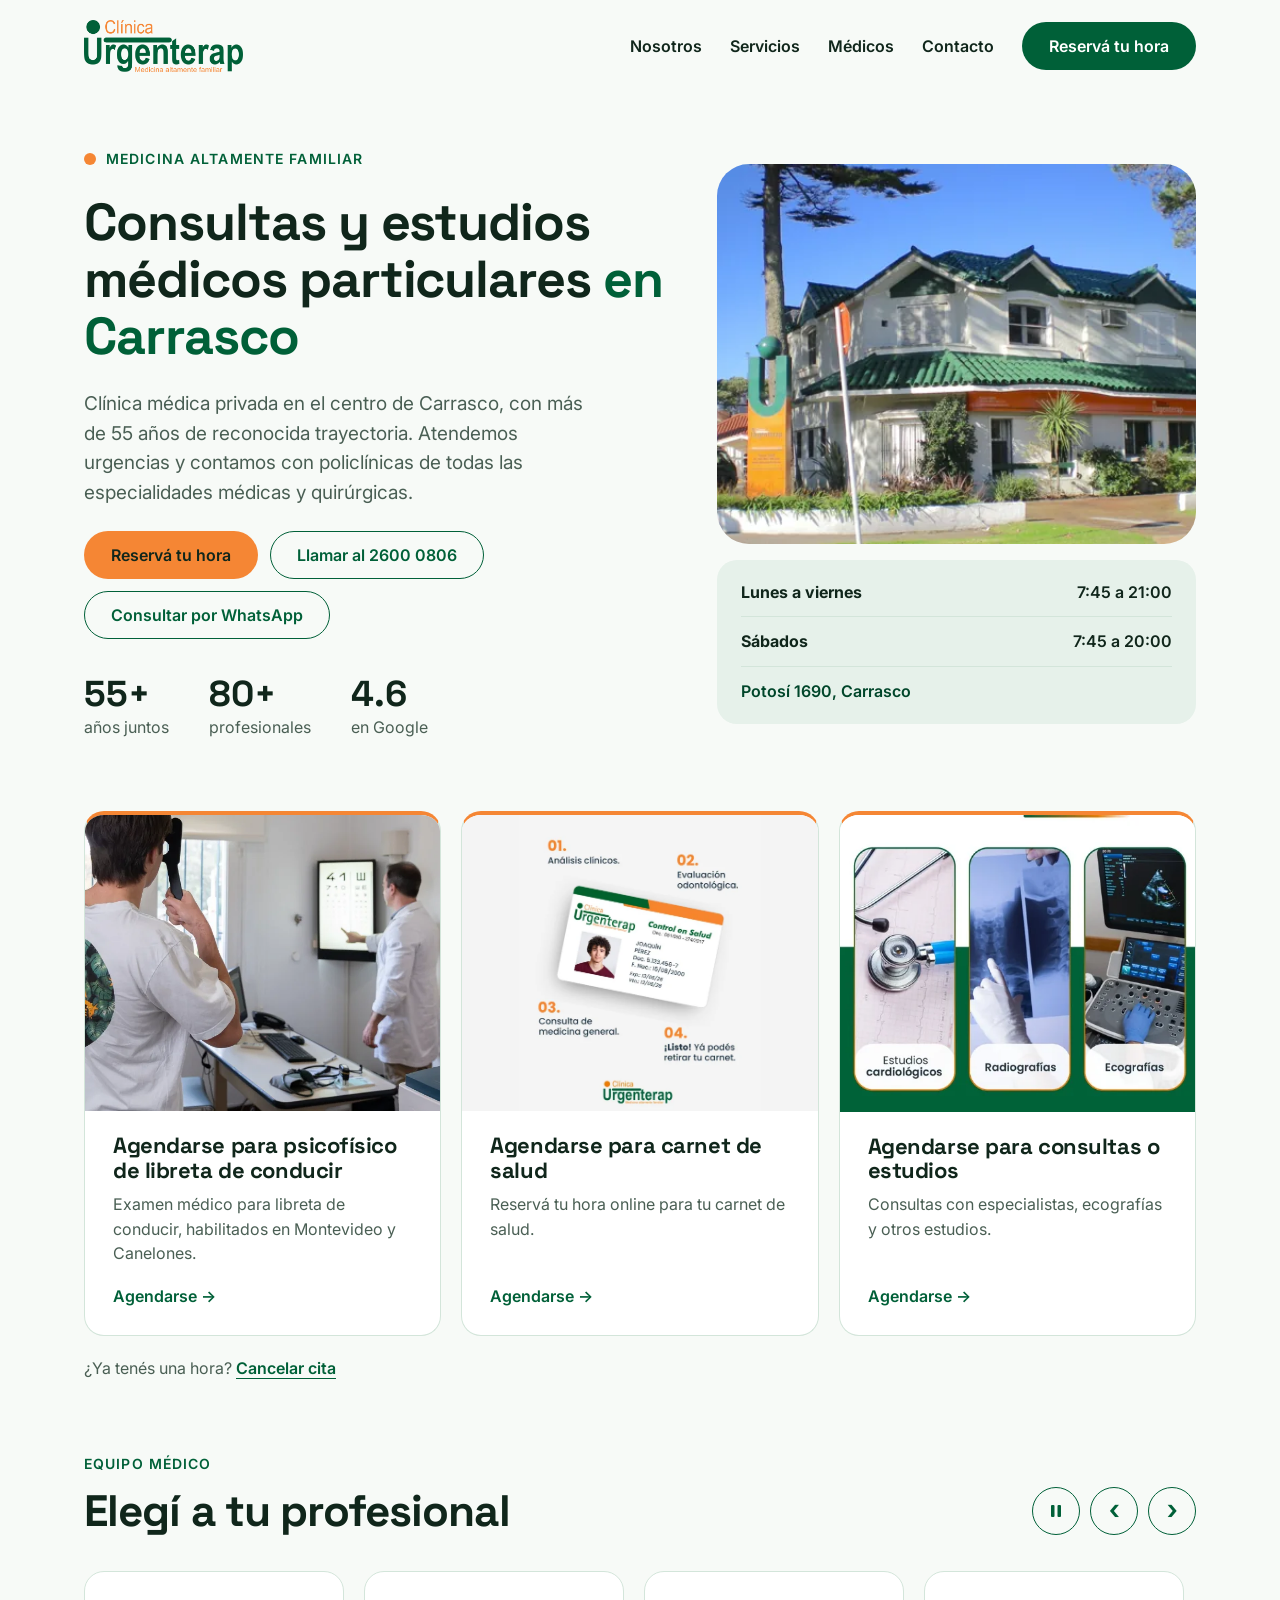
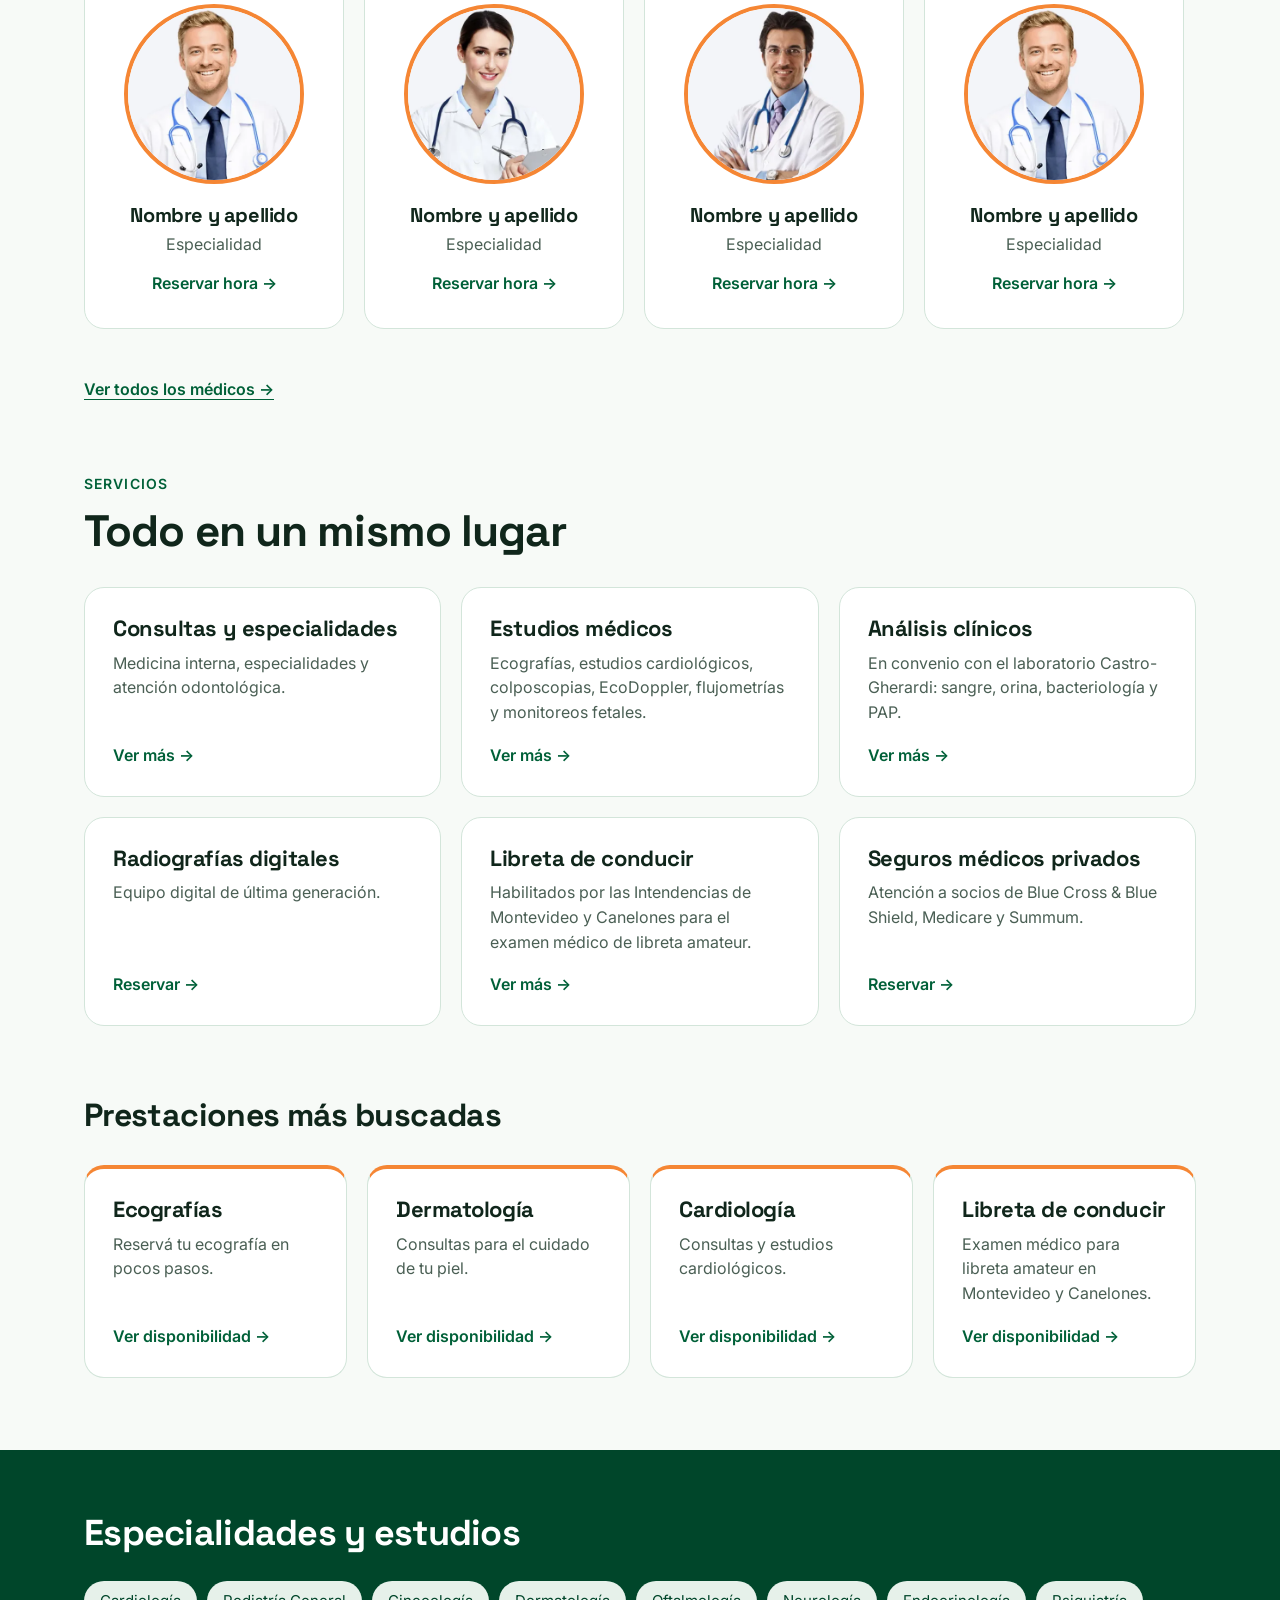
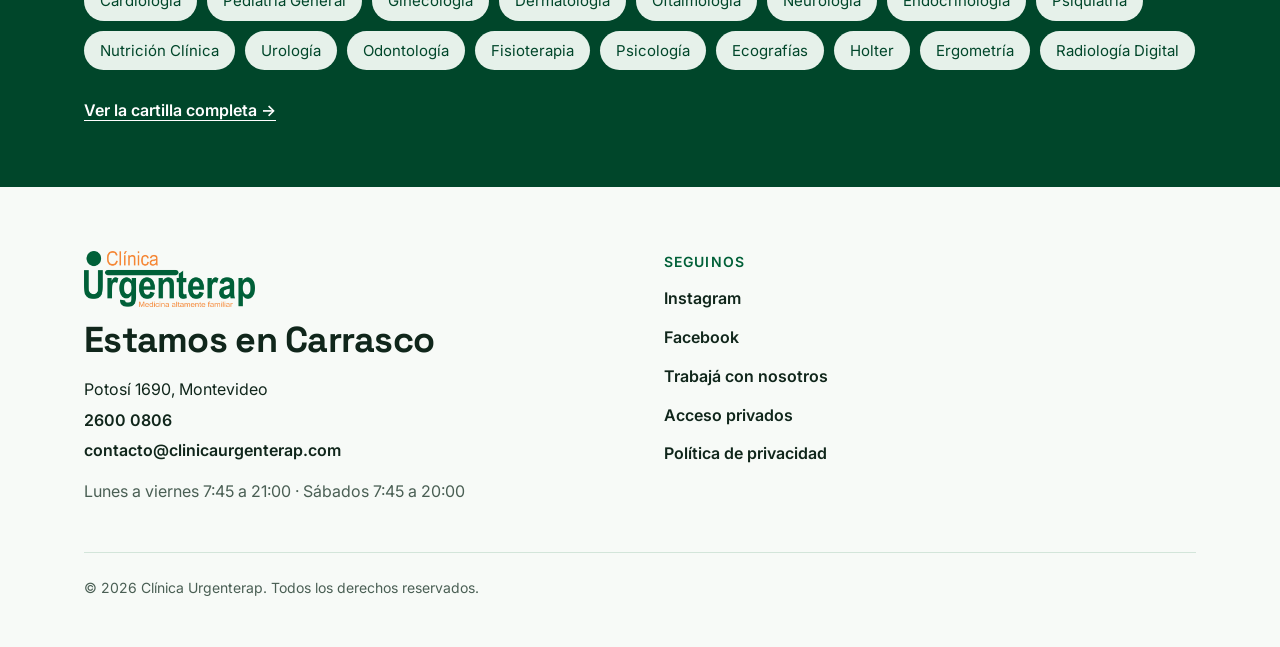
==== commit 073cbb46: "Nuevas imágenes en las tarjetas de agenda y horarios Reemplaza las imágenes de "Agendarse para…" por" ====
--- a/index.html
+++ b/index.html
@@ -135,7 +135,7 @@
         <article class="card card--top card--photo">
           <picture>
             <source type="image/webp" srcset="img/acceso-libreta.webp">
-            <img src="img/acceso-libreta.jpg" width="800" height="500" alt="Médica controlando la presión arterial a un paciente durante una prueba de esfuerzo" loading="lazy" decoding="async">
+            <img src="img/acceso-libreta.jpg" width="645" height="671" alt="Paciente haciendo la prueba de visión mientras un médico señala el panel de letras" loading="lazy" decoding="async">
           </picture>
           <div class="card__body">
             <h3><a class="card__link" href="https://horarios.clinicaurgenterap.com/reserve">Agendarse para psicofísico de libreta de conducir</a></h3>
@@ -146,7 +146,7 @@
         <article class="card card--top card--photo">
           <picture>
             <source type="image/webp" srcset="img/acceso-carnet.webp">
-            <img src="img/acceso-carnet.jpg" width="800" height="500" alt="Médica extrayendo una muestra de sangre a un paciente" loading="lazy" decoding="async">
+            <img src="img/acceso-carnet.jpg" class="img--contain" width="526" height="643" alt="Carnet de salud de Clínica Urgenterap y los cuatro pasos para obtenerlo: análisis clínicos, evaluación odontológica, consulta de medicina general y retiro del carnet" loading="lazy" decoding="async">
           </picture>
           <div class="card__body">
             <h3><a class="card__link" href="https://horarios.clinicaurgenterap.com/reserve">Agendarse para carnet de salud</a></h3>
@@ -157,7 +157,7 @@
         <article class="card card--top card--photo">
           <picture>
             <source type="image/webp" srcset="img/acceso-consultas.webp">
-            <img src="img/acceso-consultas.jpg" width="800" height="500" alt="Estetoscopio y recetario de Clínica Urgenterap sobre el escritorio" loading="lazy" decoding="async">
+            <img src="img/acceso-consultas.jpg" width="537" height="440" alt="Estudios cardiológicos, radiografías y ecografías" loading="lazy" decoding="async">
           </picture>
           <div class="card__body">
             <h3><a class="card__link" href="https://horarios.clinicaurgenterap.com/reserve">Agendarse para consultas o estudios</a></h3>
--- a/css/styles.css
+++ b/css/styles.css
@@ -93,7 +93,8 @@
 .card__actions .more:hover { text-decoration: underline; }
 .grid--photo { grid-template-columns: repeat(auto-fit, minmax(min(100%, 300px), 1fr)); }
 .card--photo { padding: 0; gap: 0; overflow: hidden; }
-.card--photo img { width: 100%; height: auto; aspect-ratio: 8 / 5; object-fit: cover; background: var(--mint); }
+.card--photo img { width: 100%; height: auto; aspect-ratio: 6 / 5; object-fit: cover; background: var(--white); }
+.card--photo img.img--contain { object-fit: contain; background: #f4f4f4; }
 .card--photo .card__body { display: flex; flex: 1; flex-direction: column; gap: 10px; padding: 22px 28px 26px; }
 .card--photo:has(.card__link):hover img { filter: brightness(1.03); }
 .card--doc { align-items: center; text-align: center; gap: 0; padding: 32px 24px; }
